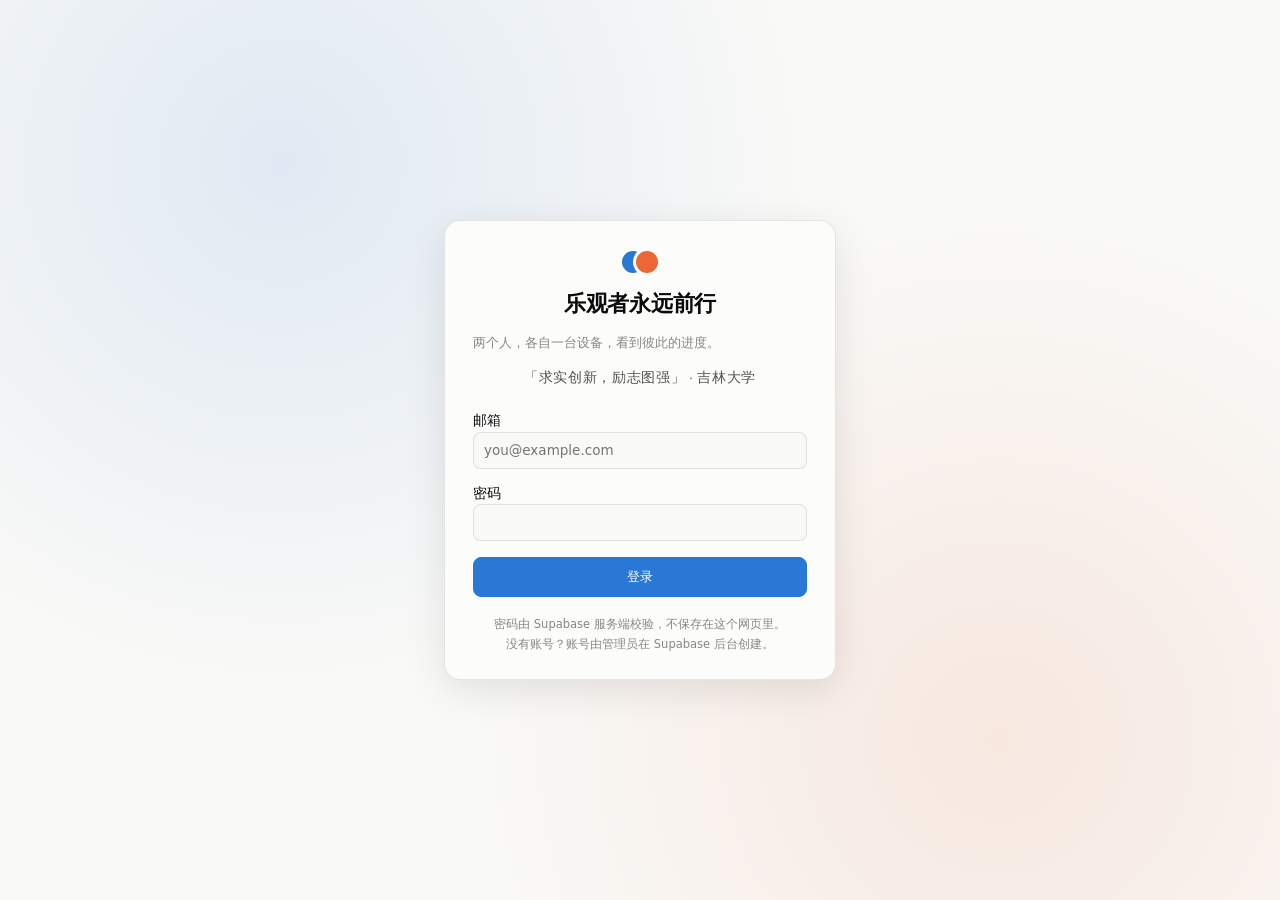
==== study/index.html @ 71f0b20b "学习协作：「乐观者永远前行」+ 倒计时可改 + 校训 + 「同一件事」挂好几条 她这一批提的四件事： - 网页名改成「乐观者永远前行」，登录页和主页随机显示一句 985 校训（页面上能改，两人共用一份" ====
<!doctype html>
<html lang="zh-CN" data-theme="auto">
<head>
<meta charset="utf-8">
<meta name="viewport" content="width=device-width, initial-scale=1">
<title>乐观者永远前行</title>
<link rel="stylesheet" href="app.css">
</head>
<body>

<!-- ══════════ 登录页：独立全屏，和数据页完全不重叠 ══════════ -->
<div id="view-login" class="login-wrap" hidden>
  <div class="login-card">
    <div class="brand" aria-hidden="true">
      <span class="bdot a"></span><span class="bdot b"></span>
    </div>
    <h1>乐观者永远前行</h1>
    <p class="sub">两个人，各自一台设备，看到彼此的进度。</p>
    <p class="motto" id="lg-motto"></p>

    <form id="login-form">
      <div class="field">
        <label for="lg-email">邮箱</label>
        <input type="email" id="lg-email" autocomplete="username" required placeholder="you@example.com">
      </div>
      <div class="field">
        <label for="lg-pass">密码</label>
        <input type="password" id="lg-pass" autocomplete="current-password" required>
      </div>
      <button class="primary block" id="lg-btn" type="submit">登录</button>
      <p class="err" id="lg-err" hidden></p>
    </form>

    <p class="hint login-foot">密码由 Supabase 服务端校验，不保存在这个网页里。<br>
      没有账号？账号由管理员在 Supabase 后台创建。</p>
  </div>
</div>

<!-- ══════════ 数据页 ══════════ -->
<div id="view-app" class="wrap" hidden>

  <header class="top">
    <button class="av me clickable" id="me-av" title="点头换头像"></button>
    <div class="grow">
      <h1>乐观者永远前行</h1>
      <p class="sub" id="whoami">…</p>
      <p class="motto" id="home-motto"></p>
    </div>
    <div class="row tight">
      <span class="pill" id="conn-pill">连接中…</span>
      <button id="btn-refresh">刷新</button>
      <button id="btn-logout">退出</button>
    </div>
  </header>
  <input type="file" id="av-file" accept="image/*" hidden>

  <nav class="tabs" role="tablist">
    <button class="tab on" data-tab="home">主页</button>
    <button class="tab" data-tab="goals">月度任务</button>
    <button class="tab" data-tab="tasks">大任务拆解</button>
    <button class="tab" data-tab="daily">今日完成情况</button>
    <button class="tab" data-tab="res">学习资源</button>
    <button class="tab" data-tab="exams">考试成绩</button>
    <button class="tab" data-tab="data">导出 / 导入</button>
  </nav>

  <!-- ── 主页：双方状态 + 最近动态 ── -->
  <section class="pane" id="pane-home">
    <div class="card">
      <h2>我们</h2>
      <p class="sub" id="home-sub">…</p>
      <div class="cols" id="home-people" style="margin-top:14px"></div>
    </div>

    <div class="card">
      <h2>最近动态</h2>
      <div class="row tight" id="feed-filter" style="margin-bottom:14px"></div>
      <div id="feed"></div>
    </div>

    <div class="card">
      <h2>去做点什么</h2>
      <div class="row" id="home-entries" style="margin-top:2px"></div>
    </div>
  </section>

  <!-- ── 月度任务（倒计时 + 月历） ── -->
  <section class="pane" id="pane-goals" hidden>
    <!-- 倒计时（主位）——「几月几号要完成什么」。一行就是一件事 + 一个截止日，
         按截止日排，最紧的在最上面；底部那个倒计时条按截止日落在月历上。 -->
    <div class="card">
      <h2>倒计时</h2>
      <p class="sub" id="cd-sub">…</p>
      <div class="row" style="margin-top:12px">
        <div style="flex:2;min-width:180px"><label class="f" for="cd-title">要完成什么</label>
          <input type="text" id="cd-title" placeholder="例如：交开题报告"></div>
        <div><label class="f" for="cd-due">几月几号完成</label>
          <input type="date" id="cd-due"></div>
        <button class="primary" id="cd-add">加上</button>
        <button id="cd-cancel" hidden>取消</button>
      </div>
      <div class="field" style="margin-top:10px">
        <label class="f" for="cd-detail">说明（可选）</label>
        <input type="text" id="cd-detail" placeholder="交到哪 / 什么算完成">
      </div>
      <p class="hint" id="cd-warn" hidden></p>
      <div class="cols" id="cd-cols" style="margin-top:14px"></div>
    </div>

    <!-- 月度任务视图——一格一天。数据是现算的：其他页签当月更新的东西
         （完成的小任务 / 目标、推进未完成的那一步、考的试、加的资源、当天的心情）
         都会自动落到对应的格子上，不用在这儿再录一遍。 -->
    <div class="card">
      <h2>月度任务</h2>
      <p class="sub" id="mo-sub">…</p>
      <p class="hint" id="mo-warn" hidden></p>
      <div class="row tight" id="mo-nav" style="margin:14px 0 12px"></div>
      <div class="legend" id="mo-legend"></div>
      <div class="mo-wrap">
        <div class="mo-head" id="mo-head"></div>
        <div class="mo-grid" id="mo-grid"></div>
      </div>
      <p class="hint">格子深浅和右下角数字 = 那天<b>完成</b>了几件事（小任务 + 目标）；
        格子里的「考」= 那天有考试，后面跟的是得分；右下角的「截」= 那天有事到期；
        右上角小表情 = 那天记了心情。
        把鼠标停在格子上能看到那天的全部明细（含只推进未完成的、加的资源、写的两句），
        下面是同样内容的表格版。</p>
      <details style="margin-top:14px">
        <summary>表格视图（每天的明细）</summary>
        <div id="mo-table"></div>
      </details>
    </div>

    <!-- 以前的 30 天小目标：已经不更新了（被上面的倒计时取代），
         但数据一行没删，进度条、加一减一、删除都还在，折叠着不占地方。 -->
    <details class="fold">
      <summary>以前的 30 天小目标（数据还在，已不再更新）</summary>
      <div class="fold-body">
        <div class="card">
          <h2>新建 30 天小目标</h2>
          <div class="row">
            <div style="flex:2;min-width:180px"><label class="f" for="g-title">目标</label>
              <input type="text" id="g-title" placeholder="例如：背完 300 个单词"></div>
            <div><label class="f" for="g-target">目标值</label>
              <input type="number" id="g-target" min="1" step="1" value="1"></div>
            <div><label class="f" for="g-start">周期开始</label>
              <input type="date" id="g-start"></div>
            <button class="primary" id="g-add">添加</button>
          </div>
          <div class="field" style="margin-top:10px">
            <label class="f" for="g-detail">说明（可选）</label>
            <input type="text" id="g-detail" placeholder="怎么算完成？">
          </div>
          <p class="hint">周期 = 开始日 + 29 天，进度条按「进度 / 目标值」走。
            已经改用上面的「倒计时」了，这块留着只是为了不弄丢以前记的东西。<br>
            每个目标下面的 <b>↔ 同一件事</b> 可以把它挂到大任务的某几步 / 某几章上。
            <b>关联只做「看得出是一件事」，不会因为勾了一步就把 30 天目标标成完成</b> ——
            那个进度条还是你自己推。</p>
        </div>

        <!-- 目标备忘录 —— 两个人各自的小目标与进度 -->
        <div class="cols" id="goals-cols"></div>
      </div>
    </details>
  </section>

  <!-- ── 大任务拆解 ── -->
  <section class="pane" id="pane-tasks" hidden>
    <div class="card">
      <h2>新建大任务</h2>
      <div class="row">
        <div style="flex:2;min-width:180px"><label class="f" for="t-title">大任务</label>
          <input type="text" id="t-title" placeholder="例如：学完《线性代数》"></div>
        <div><label class="f" for="t-due">截止日（可选）</label>
          <input type="date" id="t-due"></div>
        <div><label class="f" for="t-n">拆成几个小任务</label>
          <input type="number" id="t-n" min="1" max="20" step="1" value="4"></div>
        <button class="primary" id="t-add">创建</button>
      </div>
      <div class="field" style="margin-top:10px">
        <label class="f" for="t-detail">这个任务要干什么（可选）</label>
        <input type="text" id="t-detail" placeholder="总体说明">
      </div>
      <p class="hint">创建后会生成对应数量的空白小任务，你再逐个填内容。进度条 = 已完成小任务 / 总数。<br>
        每条小任务下面的 <b>↔ 同一件事</b>：这一步如果其实就是某本书的某一章、
        或者某个 30 天小目标，在那儿关联一下，以后勾任意一边，两边一起算完成。
        <b>可以关联好几条</b>（一步 = 两本书的那几章），已经关联的每条是一个小方块，点一下就解开。</p>
    </div>

    <!-- 总览：所有大任务的完成率一览 -->
    <div class="card">
      <h2>完成情况总览</h2>
      <p class="sub" id="ov-sub">…</p>
      <div class="legend" id="ov-legend" style="margin-top:12px"></div>
      <div id="ov-list"></div>
    </div>

    <div class="cols" id="tasks-cols"></div>
  </section>

  <!-- ── 今日完成情况 ── -->
  <section class="pane" id="pane-daily" hidden>
    <div class="card">
      <h2>今天完成了什么</h2>
      <p class="hint" style="margin-top:0" id="done-lead">
        两组可以只选一组，也可以各选一条同时记 —— 都选就一次记完。
        大任务那一步只记一笔「今天推进了」，不算完成；资源那一章勾掉就算完成。
        下面的文本框是写给自己看的，跟同一笔记一起存。
      </p>
      <div class="field" style="margin-top:12px">
        <label class="f" id="done-picker-label">这次要记什么（两组可以同时选）</label>
        <div id="done-picker"></div>
      </div>
      <div class="field" style="margin-top:12px">
        <label class="f" for="done-note">自己写两句（可选，跟着「今天」这一天存）</label>
        <textarea id="done-note" rows="2" placeholder="今天还做了什么、卡在哪、明天接着做什么…"></textarea>
      </div>
      <div class="row tight" style="margin-top:14px">
        <button class="primary" id="done-btn">先选一样要记的</button>
        <span class="hint" style="margin:0" id="done-tip">点上面的大任务或学习资源 —— 再点一下选中的那个，就是这组这次不记</span>
      </div>
      <p class="hint" id="done-warn" hidden></p>
    </div>

    <div class="card">
      <h2>今天完成情况</h2>
      <p class="sub" id="done-sub">…</p>
      <div class="cols" id="done-cols" style="margin-top:14px"></div>
    </div>

    <!-- 原来的「每日困难与心情」整块保留，只是不再占页签主位。
         月行程表右上角的小表情和主页动态流都还在用这份数据。 -->
    <details class="fold">
      <summary>今天的心情与困难（可选，不影响上面的记录）</summary>
      <div class="fold-body">
        <div class="row">
          <div><label class="f" for="d-date">日期</label><input type="date" id="d-date"></div>
          <div><label class="f">心情</label>
            <div class="moods" id="d-moods"></div>
          </div>
        </div>
        <div class="field" style="margin-top:10px">
          <label class="f" for="d-diff">今天遇到的困难</label>
          <textarea id="d-diff" rows="2" placeholder="卡在哪了？"></textarea>
        </div>
        <div class="field" style="margin-top:8px">
          <label class="f" for="d-note">补充（可选，存给上面选的那一天）</label>
          <input type="text" id="d-note" placeholder="想记的别的">
        </div>
        <div class="row tight" style="margin-top:12px">
          <button class="primary" id="d-save">保存</button>
          <span class="hint" id="d-status" style="margin:0"></span>
        </div>
        <div class="cols" id="daily-cols" style="margin-top:16px"></div>
      </div>
    </details>
  </section>

  <!-- ── 学习资源 ── -->
  <section class="pane" id="pane-res" hidden>
    <div class="card">
      <h2>添加资源</h2>
      <div class="row">
        <div><label class="f" for="r-kind">类型</label>
          <select id="r-kind">
            <option value="book">工具书</option>
            <option value="course">网课</option>
            <option value="teacher">老师</option>
          </select></div>
        <div style="flex:2;min-width:160px"><label class="f" for="r-name">名称</label>
          <input type="text" id="r-name" placeholder="书名 / 课程名 / 老师名"></div>
        <div><label class="f" for="r-platform">平台</label>
          <input type="text" id="r-platform" placeholder="B站 / Coursera…"></div>
        <div><label class="f" for="r-subject">学科</label>
          <input type="text" id="r-subject" placeholder="数学 / 英语…"></div>
        <div><label class="f" for="r-status">状态</label>
          <select id="r-status">
            <option value="todo">待开始</option>
            <option value="doing">进行中</option>
            <option value="done">已完成</option>
          </select></div>
        <div style="max-width:110px"><label class="f" for="r-chapters">共几章</label>
          <input type="number" id="r-chapters" min="0" max="200" step="1" placeholder="可留空"></div>
        <button class="primary" id="r-add">添加</button>
      </div>
      <p class="hint">每一章下面的 <b>↔ 同一件事</b>：这一章如果就是某个大任务里的一步，
        在那儿关联一下，以后勾任意一边，两边一起算完成。<b>可以关联好几条</b>，
        已经关联的每条是一个小方块，点一下就解开。</p>
    </div>

    <div class="card">
      <h2>总览</h2>
      <div class="row tight" style="margin-bottom:12px">
        <label class="f" style="margin:0">范围</label>
        <div id="res-scope" class="row tight" style="gap:6px"></div>
      </div>
      <div class="tiles" id="res-tiles"></div>
      <div class="legend" id="res-legend"></div>
      <div id="res-chart" class="chartbox"></div>
    </div>

    <div class="cols" id="res-cols"></div>
  </section>

  <!-- ── 考试成绩 ── -->
  <section class="pane" id="pane-exams" hidden>
    <div class="card">
      <h2>记一场考试</h2>
      <p class="hint" style="margin-top:0" id="ex-lead">…</p>
      <div class="row" style="margin-top:12px">
        <div><label class="f" for="ex-date">日期</label>
          <input type="date" id="ex-date"></div>
        <div style="flex:2;min-width:160px"><label class="f" for="ex-name">考试名称</label>
          <input type="text" id="ex-name" placeholder="例如：期中数学"></div>
        <div><label class="f" for="ex-subject">科目</label>
          <input type="text" id="ex-subject" list="ex-subject-list" placeholder="数学 / 英语…">
          <datalist id="ex-subject-list"></datalist></div>
        <div><label class="f" for="ex-kind">哪一类</label>
          <select id="ex-kind">
            <option value="school">学校考试</option>
            <option value="paper">自己做的试卷</option>
          </select></div>
        <div style="max-width:104px"><label class="f" for="ex-score">得分</label>
          <input type="number" id="ex-score" step="0.5" placeholder="可留空"></div>
        <div style="max-width:104px"><label class="f" for="ex-full">满分</label>
          <input type="number" id="ex-full" step="0.5" placeholder="可留空"></div>
        <button class="primary" id="ex-add">记下这一场</button>
        <button id="ex-cancel" hidden>取消</button>
      </div>
      <div class="field" style="margin-top:10px">
        <label class="f" for="ex-note">备注（可选）</label>
        <input type="text" id="ex-note" placeholder="哪道题栽了 / 下次注意什么">
      </div>
      <p class="hint" id="ex-warn" hidden></p>
    </div>

    <div class="card">
      <h2>考过的试</h2>
      <p class="sub" id="ex-sub">…</p>
      <div class="row tight" style="margin-bottom:12px">
        <label class="f" style="margin:0">范围</label>
        <div id="ex-scope" class="row tight" style="gap:6px"></div>
        <label class="f" style="margin:0 0 0 12px">科目</label>
        <div id="ex-subj" class="row tight" style="gap:6px"></div>
      </div>
      <div class="cols" id="ex-cols"></div>
    </div>
  </section>

  <!-- ── 导出 / 导入 ── -->
  <section class="pane" id="pane-data" hidden>
    <div class="card">
      <h2>导出完整快照</h2>
      <p class="hint" style="margin-top:0">
        导出的 JSON 包含两个人全部的数据 + 这份页面的版本信息。
        <b>把这个文件交给 Claude，就能据此重建一模一样的页面。</b>
      </p>
      <div class="row tight" style="margin-top:12px">
        <button class="primary" id="btn-export">导出 JSON</button>
        <span class="hint" id="export-meta" style="margin:0"></span>
      </div>
    </div>
    <div class="card">
      <h2>导入</h2>
      <p class="hint" style="margin-top:0">
        导入会写回数据库。<b>受权限规则限制，你只能导入属于你自己的行</b> ——
        别人的行会被跳过（不是丢失，它们本来就在库里）。
      </p>
      <div class="row tight" style="margin-top:12px">
        <button id="btn-import">选择 JSON 文件</button>
        <input type="file" id="file-import" accept=".json,application/json" hidden>
        <span class="hint" id="import-meta" style="margin:0"></span>
      </div>
    </div>
    <div class="card">
      <h2>校训</h2>
      <p class="hint" style="margin-top:0">
        登录页和主页随机显示一句。两个人共用这一份清单，改完两边都会变。
        <span id="mt-warn"></span>
      </p>
      <div class="row tight" id="mt-form" style="margin-top:12px">
        <input type="text" id="mt-text" class="grow" placeholder="校训原文，例如：自强不息，厚德载物">
        <input type="text" id="mt-school" style="max-width:150px" placeholder="哪所学校（可留空）">
        <button class="primary" id="mt-add">加上</button>
      </div>
      <div class="row tight" style="margin-top:10px">
        <button id="mt-shuffle">换一条看看</button>
        <span class="hint" id="mt-now" style="margin:0"></span>
      </div>
      <div id="mt-list" style="margin-top:12px"></div>
    </div>
  </section>

</div>

<div id="toast" class="toast" hidden></div>

<!-- Supabase SDK 自己托管在本目录（国内网络对 CDN 不稳，少一个外部依赖）
     加载顺序不能反：app.js 依赖 supabase.js 挂上的 window.supabase -->
<script src="supabase.js"></script>
<script src="app.js"></script>
</body>
</html>
---- study/app.css ----
/* ══════════════════════════════════════════════════════════════
   配色取自 dataviz 规范的 reference palette，已用 validate_palette.js 校验：
   浅色 worst CVD ΔE 24.7 / 深色 26.8，六项全 PASS。改色请重跑校验脚本。
   深色值写两个作用域：媒体查询管系统设置，data-theme 管手动切换。
   ══════════════════════════════════════════════════════════════ */
:root{
  color-scheme: light;
  --surface-1:#fcfcfb; --page:#f9f9f7;
  --text-primary:#0b0b0b; --text-secondary:#52514e; --muted:#898781;
  --grid:#e1e0d9; --axis:#c3c2b7; --border:rgba(11,11,11,0.10);
  --series-1:#2a78d6;   /* 我 */
  --series-2:#eb6834;   /* 对方 */
  --series-3:#1baf7a;   /* 工具书 / 网课 / 老师 之外的第三色 */
  --good:#006300; --critical:#d03b3b; --warning:#fab219;
  --chip:#f2f1ed; --shadow:0 1px 2px rgba(11,11,11,.05);
}
@media (prefers-color-scheme: dark){
  :root:where(:not([data-theme="light"])){
    color-scheme: dark;
    --surface-1:#1a1a19; --page:#0d0d0d;
    --text-primary:#ffffff; --text-secondary:#c3c2b7; --muted:#898781;
    --grid:#2c2c2a; --axis:#383835; --border:rgba(255,255,255,0.10);
    --series-1:#3987e5; --series-2:#d95926; --series-3:#199e70;
    --good:#0ca30c; --critical:#d03b3b; --warning:#fab219;
    --chip:#242422; --shadow:none;
  }
}
:root[data-theme="dark"]{
  color-scheme: dark;
  --surface-1:#1a1a19; --page:#0d0d0d;
  --text-primary:#ffffff; --text-secondary:#c3c2b7; --muted:#898781;
  --grid:#2c2c2a; --axis:#383835; --border:rgba(255,255,255,0.10);
  --series-1:#3987e5; --series-2:#d95926; --series-3:#199e70;
  --good:#0ca30c; --critical:#d03b3b; --warning:#fab219;
  --chip:#242422; --shadow:none;
}

*{box-sizing:border-box}

/* ⚠️ 必须有这一条，别删。
   hidden 属性的隐藏效果来自浏览器默认样式表的 [hidden]{display:none}，
   而作者样式表永远压过默认样式表 —— 所以任何被写了 display 的元素
   （比如 .login-wrap{display:flex}）加了 hidden 也照样显示。
   这条 !important 把 hidden 重新变成硬开关。
   踩过的坑：登录成功后登录页不消失，直接盖住整个主页。 */
[hidden]{display:none !important}

html,body{margin:0;padding:0}
body{
  background:var(--page); color:var(--text-primary);
  font-family:system-ui,-apple-system,"Segoe UI","PingFang SC","Microsoft YaHei",sans-serif;
  font-size:14px; line-height:1.55; padding:22px 16px 72px;
}
.wrap{max-width:1080px;margin:0 auto}
h1{font-size:19px;margin:0;font-weight:650;letter-spacing:-.01em}
h2{font-size:14px;margin:0 0 12px;font-weight:650}
.sub{color:var(--muted);font-size:12.5px;margin:4px 0 0}
.hint{font-size:11.5px;color:var(--muted);margin:5px 0 0}
/* 校训：一句话，不能抢标题的戏。
   用中文衬线（宋体一系）+ 一点字间距做出「引文」的味道 —— 不加底色、不加边框、
   不加图标，页面已经够多卡片了，装饰一多就俗。
   ⚠️ 颜色必须是 --text-secondary，**不能图好看用 --muted** ——
      --muted 当正文只有 3.50:1，过不了 AA，这个坑踩过两次了。 */
.motto{
  font-family:"Songti SC","STSong","SimSun",Georgia,serif;
  font-size:12.5px;color:var(--text-secondary);
  margin:7px 0 0;letter-spacing:.04em;line-height:1.5;
}
.login-card .motto{font-size:13.5px;margin-top:11px;letter-spacing:.05em}
.err{font-size:12.5px;color:var(--critical);margin:10px 0 0}
b{font-weight:650}

header.top{display:flex;align-items:flex-start;gap:16px;flex-wrap:wrap;margin-bottom:18px}
header.top .grow{flex:1;min-width:180px}

.card{background:var(--surface-1);border:1px solid var(--border);border-radius:12px;
  padding:18px;box-shadow:var(--shadow);margin-bottom:16px}
.row{display:flex;gap:10px;flex-wrap:wrap;align-items:flex-end}
.row.tight{align-items:center}
.field{margin-top:0}
label.f{display:block;font-size:12px;color:var(--text-secondary);margin-bottom:4px;font-weight:550}

input[type=text],input[type=number],input[type=date],input[type=email],input[type=password],
select,textarea{
  font:inherit;font-size:13.5px;color:var(--text-primary);background:var(--page);
  border:1px solid var(--border);border-radius:8px;padding:7px 10px;width:100%;
  font-variant-numeric:tabular-nums;
}
textarea{resize:vertical;font-family:inherit}
input:focus,select:focus,textarea:focus{outline:2px solid var(--series-1);outline-offset:1px;border-color:transparent}
input[type=number]{max-width:120px}
input[type=date]{max-width:170px}

button{font:inherit;font-size:13px;font-weight:550;color:var(--text-primary);
  background:var(--surface-1);border:1px solid var(--border);border-radius:8px;
  padding:7px 13px;cursor:pointer}
button:hover{background:var(--chip)}
button.primary{background:var(--series-1);border-color:var(--series-1);color:#fff}
button.primary:hover{filter:brightness(1.08)}
button.danger{color:var(--critical);border-color:var(--critical)}
button.tiny{padding:2px 8px;font-size:12px}
button.block{width:100%;justify-content:center;margin-top:16px;padding:9px}
button:disabled{opacity:.45;cursor:not-allowed}

/* ── 登录 ──（样式在文件末尾的「登录页」段，这里不重复定义，
   否则又会多出一条 display —— 见文件顶部 [hidden] 那条注释） */

/* ── 页签 ── */
.tabs{display:flex;gap:6px;flex-wrap:wrap;margin-bottom:16px;
  border-bottom:1px solid var(--grid);padding-bottom:0}
.tab{background:none;border:none;border-bottom:2px solid transparent;border-radius:0;
  padding:8px 12px;color:var(--text-secondary);font-weight:550}
.tab:hover{background:var(--chip)}
.tab.on{color:var(--series-1);border-bottom-color:var(--series-1);font-weight:650}

/* ── 双人并排 ── */
.cols{display:grid;grid-template-columns:repeat(auto-fit,minmax(320px,1fr));gap:16px}
.who{border:1px solid var(--border);border-radius:12px;background:var(--surface-1);
  padding:16px;box-shadow:var(--shadow)}
.who.me{border-left:3px solid var(--series-1)}
.who.other{border-left:3px solid var(--series-2)}
/* 身份标记改由头像承担（.av.me/.av.other 自带颜色），所以不再画小圆点 */
.who > h3{margin:0 0 12px;font-size:13.5px;font-weight:650;display:flex;align-items:center;gap:9px}
.who h3 .nm{flex:1;min-width:0;overflow:hidden;text-overflow:ellipsis;white-space:nowrap}
.who h3 .badge{font-size:11px;font-weight:550;color:var(--muted)}

.item{border:1px solid var(--border);border-radius:10px;padding:11px 12px;margin-bottom:9px;background:var(--page)}
.item.done{opacity:.62}
.item .t{font-weight:600;font-size:13.5px;display:flex;gap:8px;align-items:flex-start}
.item .t .grow{flex:1;min-width:0;word-break:break-word}
.item .d{font-size:12px;color:var(--text-secondary);margin-top:3px;word-break:break-word}
.item .m{font-size:11.5px;color:var(--muted);margin-top:5px;display:flex;gap:10px;flex-wrap:wrap;align-items:center}
.item .acts{margin-top:8px;display:flex;gap:6px;flex-wrap:wrap}
/* 倒计时列表里「待办 / 已完成」之间那道分隔 */
.cd-sep{font-size:11px;font-weight:650;color:var(--muted);margin:12px 0 8px;
  padding-top:9px;border-top:1px solid var(--border)}

/* 进度条 */
.bar{height:7px;background:var(--chip);border-radius:4px;overflow:hidden;margin-top:8px;
  display:flex;gap:2px}
.bar > i{display:block;height:100%;border-radius:4px;background:var(--series-1)}
.bar.own-other > i{background:var(--series-2)}
.bar-txt{font-size:11.5px;color:var(--text-secondary);margin-top:5px;
  font-variant-numeric:tabular-nums;display:flex;justify-content:space-between;gap:8px}

/* 小任务 */
.subs{margin-top:9px;border-top:1px solid var(--grid);padding-top:9px}
/* flex-wrap 是给下面那条「↔ 同一件事」让位的：一行里还是 [勾选框][名字][删除]，
   关联那条（flex-basis 100%）自己折到第二行去。没有关联时跟以前长得一样。 */
.sub{display:flex;gap:8px;align-items:flex-start;padding:5px 0;font-size:12.5px;flex-wrap:wrap}
.sub input[type=checkbox]{width:15px;height:15px;accent-color:var(--series-1);margin:2px 0 0;flex:0 0 auto}
.sub .grow{flex:1;min-width:0;word-break:break-word}
.sub.done .grow{text-decoration:line-through;color:var(--muted)}
/* 「↔ 同一件事」的选择器：它只是选择器不是按钮，所以字号和 .tiny 按钮对齐就行；
   窄屏给它让位。 */
.sub select.link{flex:0 1 auto;max-width:250px;padding:2px 4px;font-size:12px;
  color:var(--text-secondary);background:var(--surface-1);
  border:1px solid var(--border);border-radius:7px;cursor:pointer}
.sub select.link:hover{border-color:var(--series-1)}
/* 关联那一整条：挂在名字底下（左边缩进对齐输入框），
   [已关联的每一条一个 chip（点一下解开）][＋ 关联…] 排一行，不够就折行。 */
.lks{flex:1 1 100%;display:flex;flex-wrap:wrap;align-items:center;gap:6px;
  margin-top:3px;padding-left:23px}
.lks-h{font-size:11.5px;color:var(--text-secondary);flex:0 0 auto}
/* chip 的配方和上面 .chip 一样（--text-secondary 压 --surface-1，7.7:1），只是小一号 */
.lk{display:inline-flex;align-items:center;max-width:30ch;overflow:hidden;text-overflow:ellipsis;
  white-space:nowrap;font-size:11.5px;padding:3px 8px;border-radius:7px;
  background:var(--surface-1);border:1px solid var(--border);
  color:var(--text-secondary);cursor:pointer}
.lk:hover{background:var(--chip);border-color:var(--series-1)}
.lks select.link{max-width:220px}

/* 心情 */
.moods{display:flex;gap:6px}
.moods button{font-size:19px;line-height:1;padding:5px 9px;border-radius:9px;filter:grayscale(1);opacity:.55}
.moods button.on{filter:none;opacity:1;border-color:var(--series-1);background:var(--chip)}

/* 统计卡 */
.tiles{display:grid;grid-template-columns:repeat(auto-fit,minmax(118px,1fr));gap:12px;margin-bottom:14px}
.tile{background:var(--page);border:1px solid var(--border);border-radius:10px;padding:12px 13px}
.tile .k{font-size:11.5px;color:var(--muted);font-weight:550}
.tile .v{font-size:22px;font-weight:640;margin-top:2px;letter-spacing:-.02em}
.tile .v small{font-size:11.5px;font-weight:500;color:var(--muted);margin-left:3px}

/* 图例 */
.legend{display:flex;gap:16px;flex-wrap:wrap;align-items:center;margin-bottom:8px;
  font-size:12.5px;color:var(--text-secondary)}
.legend .item2{display:inline-flex;align-items:center;gap:7px}
.legend .kdot{width:9px;height:9px;border-radius:50%;flex:0 0 auto}
svg.chart{display:block;width:100%;height:auto;overflow:visible}
svg.chart text{font-family:inherit;font-size:11px;fill:var(--muted);font-variant-numeric:tabular-nums}
svg.chart .axis-label{fill:var(--muted)}
svg.chart .cat{fill:var(--text-secondary);font-size:11.5px}
.chartbox{position:relative}
#tip{position:absolute;pointer-events:none;z-index:9;opacity:0;transition:opacity .08s;
  background:var(--surface-1);border:1px solid var(--border);border-radius:9px;padding:8px 11px;
  box-shadow:0 4px 14px rgba(0,0,0,.16);min-width:120px}
#tip .td{font-size:11.5px;color:var(--muted);margin-bottom:4px}
#tip .tr{display:flex;align-items:center;gap:7px;margin-top:3px}
#tip .tk{width:14px;height:2px;border-radius:1px;flex:0 0 auto}
#tip .tn{font-size:11.5px;color:var(--text-secondary);flex:1}
#tip .tv{font-size:13px;font-weight:640;font-variant-numeric:tabular-nums}

/* 表格 */
table{width:100%;border-collapse:collapse;font-size:13px;font-variant-numeric:tabular-nums}
th{text-align:left;font-size:11.5px;color:var(--muted);font-weight:600;padding:6px 8px;
  border-bottom:1px solid var(--axis);white-space:nowrap}
td{padding:7px 8px;border-bottom:1px solid var(--grid);vertical-align:top}
tr:last-child td{border-bottom:none}
.tblwrap{overflow-x:auto}

details{border:1px solid var(--border);border-radius:10px;padding:10px 14px;background:var(--surface-1)}
summary{cursor:pointer;font-size:13px;font-weight:600}
details[open] summary{margin-bottom:11px}

.pill{display:inline-block;font-size:11px;font-weight:600;padding:1px 8px;border-radius:20px;
  background:var(--chip);color:var(--text-secondary);border:1px solid var(--border);white-space:nowrap}
.pill.ok{color:var(--good);border-color:var(--good)}
.pill.bad{color:var(--critical);border-color:var(--critical)}
/* 快到期（3 天内）。**不能**写 color:var(--warning) —— 那支黄在浅色底上只有
   1.84:1，等于看不见。黄只用在描边和底纹上，字仍走主文字色，颜色只是辅助，
   真正的信息在药丸里的那句「还剩 2 天」里。 */
.pill.warn{color:var(--text-primary);border-color:var(--warning);
  background:color-mix(in srgb, var(--warning) 22%, var(--chip))}

.empty{color:var(--muted);font-size:12.5px;padding:14px 0;text-align:center}

/* 提示条 */
.toast{position:fixed;left:50%;bottom:28px;transform:translateX(-50%);z-index:99;
  background:var(--text-primary);color:var(--page);font-size:13px;font-weight:550;
  padding:9px 18px;border-radius:22px;box-shadow:0 6px 20px rgba(0,0,0,.28);max-width:90vw}
.toast.bad{background:var(--critical);color:#fff}

.spacer{flex:1}

/* ══════════════════════════════════════════════════════════════
   登录页：独立全屏浮层，和数据页不是「上下拼在一起」的关系
   ══════════════════════════════════════════════════════════════ */
.login-wrap{
  position:fixed;inset:0;z-index:60;display:flex;align-items:center;justify-content:center;
  padding:24px;background:var(--page);
  background-image:
    radial-gradient(circle at 22% 18%, color-mix(in srgb, var(--series-1) 12%, transparent), transparent 42%),
    radial-gradient(circle at 78% 82%, color-mix(in srgb, var(--series-2) 12%, transparent), transparent 42%);
}
.login-card{
  width:100%;max-width:392px;background:var(--surface-1);border:1px solid var(--border);
  border-radius:16px;padding:30px 28px 24px;box-shadow:0 10px 40px rgba(11,11,11,.10);
  text-align:center;
}
.login-card h1{font-size:22px;margin:14px 0 0}
.login-card .sub{margin-top:6px}
.login-card form{text-align:left;margin-top:22px}
.login-card .field{margin-top:14px}
.login-card .field:first-child{margin-top:0}
.login-foot{margin-top:18px;line-height:1.7}

.brand{display:flex;justify-content:center;align-items:center}
.bdot{width:22px;height:22px;border-radius:50%;display:block}
.bdot.a{background:var(--series-1)}
.bdot.b{background:var(--series-2);margin-left:-8px;box-shadow:0 0 0 3px var(--surface-1)}

/* ── 头像 ── */
.av{
  width:34px;height:34px;border-radius:50%;flex:0 0 auto;overflow:hidden;
  display:inline-flex;align-items:center;justify-content:center;
  font-size:14px;font-weight:650;color:#fff;background:var(--series-1);
  border:1px solid var(--border);padding:0;user-select:none;
}
.av img{width:100%;height:100%;object-fit:cover;display:block}
.av.me{background:var(--series-1)}
.av.other{background:var(--series-2)}
.av.lg{width:52px;height:52px;font-size:21px}
.av.sm{width:26px;height:26px;font-size:11.5px}
.av.clickable{cursor:pointer;transition:transform .1s}
.av.clickable:hover{transform:scale(1.06);filter:brightness(1.06)}

/* ── 主页：两个人 ── */
.pcard{border:1px solid var(--border);border-radius:12px;background:var(--page);
  padding:16px;box-shadow:var(--shadow)}
.pcard.me{border-left:3px solid var(--series-1)}
.pcard.other{border-left:3px solid var(--series-2)}
.pc-head{display:flex;align-items:center;gap:11px;margin-bottom:13px}
.pc-head .nm{font-weight:650;font-size:14.5px;line-height:1.35}
.pc-head .rl{font-size:11.5px;color:var(--muted)}
.pc-edit{margin-left:auto;font-size:11.5px;padding:3px 9px}
.pc-rows{display:grid;gap:9px}
.pc-row{display:flex;align-items:baseline;gap:9px;font-size:12.5px}
.pc-row .k{color:var(--text-secondary);flex:0 0 74px}
.pc-row .v{font-weight:600;font-variant-numeric:tabular-nums}
.pc-row .v small{font-weight:500;color:var(--muted);margin-left:3px}
.pc-row .q{color:var(--muted);font-size:11.5px}

/* ── 主页：动态流 ── */
.feed-item{display:flex;gap:11px;padding:11px 0;border-bottom:1px solid var(--grid)}
.feed-item:last-child{border-bottom:none;padding-bottom:2px}
.feed-item .bd{flex:1;min-width:0}
.feed-item .tx{font-size:13.5px;line-height:1.5;word-break:break-word}
.feed-item .tx b{font-weight:650}
.feed-item .mt{font-size:11.5px;color:var(--muted);margin-top:3px;display:flex;gap:9px;flex-wrap:wrap;align-items:center}
.feed-item .mo{font-size:16px;line-height:1}

/* ── 主页：入口 ── */
.entry{display:flex;align-items:center;padding:11px 15px;border-radius:10px}
.entry .eb{display:flex;flex-direction:column;text-align:left}
.entry .en{font-weight:600;font-size:13.5px}
.entry .ed{font-size:11.5px;color:var(--muted);margin-top:1px}

/* ══════════════════════════════════════════════════════════════
   大任务：分段进度条 + 完成情况总览
   ══════════════════════════════════════════════════════════════ */

/* 一个小任务一段。未完成用底色轨道，完成点亮 series-1。
   段与段之间留 2px 缝，边界看得出来是「几件事」而不是一条连续的量。 */
.bar.seg{gap:2px}
.bar.seg > i.sq{flex:1 1 0;min-width:3px;background:var(--chip);border-radius:3px}
.bar.seg > i.sq.on{background:var(--series-1)}

.bar-txt .pct{font-weight:650;color:var(--text-primary)}
.bar-txt .pct.full{color:var(--good)}

.ov-who{display:flex;align-items:center;gap:9px;margin:15px 0 9px;
  font-size:13px;font-weight:650;color:var(--text-primary)}
.ov-who:first-child{margin-top:4px}
.ov-row{display:flex;align-items:center;gap:11px;padding:4px 0;font-size:12.5px}
.ov-nm{flex:0 0 32%;min-width:0;color:var(--text-secondary);
  overflow:hidden;text-overflow:ellipsis;white-space:nowrap}
.ov-bar{flex:1;height:12px;background:var(--chip);border-radius:6px;overflow:hidden;min-width:0}
.ov-bar > i{display:block;height:100%;border-radius:6px}
.ov-bar.me > i{background:var(--series-1)}
.ov-bar.other > i{background:var(--series-2)}
.ov-v{flex:0 0 auto;min-width:56px;text-align:right;font-weight:600;
  color:var(--text-secondary);font-variant-numeric:tabular-nums}
.legend .kdot.me{background:var(--series-1)}
.legend .kdot.other{background:var(--series-2)}

/* ══════════════════════════════════════════════════════════════
   月行程表：一格一天，深浅 = 那天推进了几件事
   单色由浅到深（sequential），不是彩虹 —— 量的大小只能用一个色相表达
   ══════════════════════════════════════════════════════════════ */
.mo-wrap{border:1px solid var(--border);border-radius:12px;padding:12px;background:var(--page)}
.mo-head,.mo-grid{display:grid;grid-template-columns:repeat(7,minmax(0,1fr));gap:6px}
.mo-head{margin-bottom:6px}
.mo-head span{font-size:11.5px;font-weight:600;color:var(--muted);text-align:center}

.mo-d{position:relative;min-height:62px;border:1px solid var(--border);border-radius:9px;
  background:var(--surface-1);padding:5px 7px;display:flex;flex-direction:column;
  font-variant-numeric:tabular-nums}
.mo-d.blank{background:none;border-color:transparent}
.mo-d .dn{font-size:12px;font-weight:600;color:var(--text-secondary);line-height:1.2}
.mo-d .dm{position:absolute;top:4px;right:6px;font-size:12px;line-height:1}
/* 那天考的试 / 那天到期的倒计时：跟在日期下面一行，小一号。
   两个标记放进同一个 flex 行里（考 左、截 右），窄格子上换行而不是互相压住 ——
   格子最窄只有 36px 宽（390px 屏），绝对定位到右下角会和件数数字叠在一起。 */
.mo-d .drow{display:flex;gap:5px;align-items:baseline;flex-wrap:wrap;min-width:0}
.mo-d .de,
.mo-d .dl{font-size:10.5px;font-weight:650;letter-spacing:-.01em;
  color:var(--text-secondary);line-height:1.25;white-space:nowrap}
/* 「截」后面跟的那件事的标题（桌面端写出来，窄屏藏掉）。
   省略号要生效，这一串必须是 flex + min-width:0 —— 光写 text-overflow 不够，
   因为 flex 子项的默认 min-width:auto 会撑破容器、永远不触发省略。
   ⚠️ .dt 不能自己写 color：一旦写成 --muted，它会盖掉上面那条 --text-secondary，
      对比度掉到 3.50:1（浅色），而检测脚本读的是 .dl 的颜色、查不出来。 */
.mo-d .dl{display:inline-flex;align-items:baseline;gap:3px;min-width:0;max-width:100%}
.mo-d .dlc{flex:none}
.mo-d .dt{overflow:hidden;text-overflow:ellipsis;min-width:0}
.mo-d .dc{margin-top:auto;font-size:16px;font-weight:650;letter-spacing:-.02em}
.mo-d.lv1{background:color-mix(in srgb, var(--series-1) 12%, var(--surface-1))}
.mo-d.lv2{background:color-mix(in srgb, var(--series-1) 26%, var(--surface-1))}
.mo-d.lv3{background:color-mix(in srgb, var(--series-1) 42%, var(--surface-1))}
.mo-d.today{outline:2px solid var(--series-1);outline-offset:1px}
/* 底色深到 lv2 以上时，次要色文字会掉到 4.5:1 以下
   （实测浅色 lv3 上只有 4.45:1），改用主文字色 —— 复核命令在提交信息里 */
.mo-d.today .dn,
.mo-d.lv2 .dn,
.mo-d.lv3 .dn,
.mo-d.lv2 .de,
.mo-d.lv3 .de,
.mo-d.lv2 .dl,
.mo-d.lv3 .dl{color:var(--text-primary)}

/* 图例里的色阶块，和格子用同一套混色，改一处两边一起变 */
.legend .kd{width:14px;height:14px;border-radius:5px;flex:0 0 auto;
  border:1px solid var(--border);background:var(--surface-1)}
.legend .kd.lv1{background:color-mix(in srgb, var(--series-1) 12%, var(--surface-1))}
.legend .kd.lv2{background:color-mix(in srgb, var(--series-1) 26%, var(--surface-1))}
.legend .kd.lv3{background:color-mix(in srgb, var(--series-1) 42%, var(--surface-1))}
/* 「考」「截」标记不是色阶的一档，用虚线描边 + 不填色 + 里面写同一个字的方块表示：
   图例里看到的和格子上看到的是同一个字，不靠颜色也能对上。 */
.legend .kd.lbl{background:none;border:1px dashed var(--text-secondary);width:auto;
  min-width:14px;padding:0 3px;display:inline-flex;align-items:center;justify-content:center;
  font-size:10px;font-weight:650;color:var(--text-secondary);line-height:1}

/* ══════════════════════════════════════════════════════════════
   今日完成情况：选「属于哪个大任务」的 chip
   用 chip 不用下拉：大任务通常三五个，全摊开一眼扫完比展开菜单快
   ══════════════════════════════════════════════════════════════ */
.chips{display:flex;flex-wrap:wrap;gap:7px}
.chip{display:inline-flex;align-items:center;gap:7px;max-width:100%;
  font-size:12.5px;font-weight:550;padding:6px 11px;border-radius:9px;
  background:var(--surface-1);border:1px solid var(--border);
  color:var(--text-secondary);cursor:pointer}
.chip:hover{background:var(--chip)}
.chip.on{background:var(--chip);border-color:var(--series-1);color:var(--text-primary)}
/* 已经勾过的章节：压暗、划掉，一眼看出剩哪些没读 */
.chip.done{opacity:.72}
/* 划掉 + 用 secondary 而不是 muted：muted 在浅色底上只有 3.50:1，不到 AA */
.chip.done .ct{text-decoration:line-through;color:var(--text-secondary)}
.chip .ck{flex:0 0 auto;font-size:13px;line-height:1;color:var(--muted)}
.chip.on .ck{color:var(--series-1)}
.chip .ct{min-width:0;max-width:26ch;overflow:hidden;text-overflow:ellipsis;white-space:nowrap}
/* 这里用 secondary 不用 muted：实测 muted 在浅色底上只有 3.50:1，不到 WCAG AA。
   和标签的区别靠字号（11px vs 12.5px）体现，不靠颜色深浅 */
.chip .cn{flex:0 0 auto;font-size:11px;font-weight:500;color:var(--text-secondary);
  font-variant-numeric:tabular-nums}

/* 两组 chip（大任务 / 学习资源）：组名用 11px 小字压在左上，
   和 chip 里的计数同级，不抢主体 */
.chips-group{display:flex;gap:9px;align-items:flex-start;margin-top:8px}
.chips-group:first-child{margin-top:0}
.cg-label{flex:0 0 62px;font-size:11px;font-weight:600;color:var(--text-secondary);
  padding-top:8px;line-height:1.3}
.chips-group .chips{flex:1;min-width:0}

/* 资源下面的章节清单：平时收起，点开才占位置。
   一屏可能有十几本书，全展开会把别的资源挤下去 */
.subs-fold{margin-top:9px;border-top:1px solid var(--grid);padding-top:7px}
.subs-fold > summary{font-size:11.5px;font-weight:600;color:var(--text-secondary);
  cursor:pointer;list-style:none;padding:2px 0}
.subs-fold > summary::-webkit-details-marker{display:none}
.subs-fold > summary::before{content:"▸ ";display:inline-block}
.subs-fold[open] > summary::before{content:"▾ "}
.subs-fold .subs{margin-top:5px;border-top:0;padding-top:0}

/* 「→ 资源 · 书名」这个来源标记，和来自大任务的区分开。
   身份靠前面那颗小色点表示，**不**把文字染成 series-3 ——
   实测 series-3 当文字在浅色 chip 底上只有 2.49:1，远低于 WCAG AA；
   染色号又不合规矩：文字该穿文字色，颜色由旁边的色块承担。 */
.pill.res::before{content:"";display:inline-block;width:6px;height:6px;border-radius:50%;
  background:var(--series-3);margin-right:5px;vertical-align:1px}

/* 考试成绩：分数靠右、数字等宽。分数本身**不上色** —— 高低是她自己的事，
   这里只负责把数字排整齐（上色会变成一种评价，也不是这套配色的用途）。 */
.exscore{flex:0 0 auto;text-align:right;white-space:nowrap;font-variant-numeric:tabular-nums}
.exscore b{font-size:17px;font-weight:700;letter-spacing:-.02em}
.exscore .fs{font-size:11.5px;font-weight:550;color:var(--muted)}
.exscore .pc{display:block;font-size:11.5px;font-weight:600;color:var(--text-secondary)}
.exscore.none{font-size:11.5px;font-weight:550;color:var(--muted);align-self:center}

/* 折叠区（心情与困难退到页签底部） */
.fold{margin-bottom:16px}
.fold-body{padding-top:4px}

@media (max-width:560px){
  .pc-row .k{flex-basis:64px}
  body{padding:16px 12px 64px}
  .login-card{padding:24px 20px 20px}
  .mo-wrap{padding:8px}
  .mo-head,.mo-grid{gap:4px}
  .mo-d{min-height:46px;padding:4px;border-radius:7px}
  .mo-d .dc{font-size:13px}
  .mo-d .de,
  .mo-d .dl{font-size:9px}
  /* 格宽只有 36~41px，标题写上去只会被省略成「交…」，占地方还没有信息量 ——
     手机上只留「截」，要看是哪件事就长按/悬停（title 里写着全量清单）。 */
  .mo-d .dt{display:none}
  .mo-d .drow{gap:3px}
  .mo-d .dm{font-size:10px;top:3px;right:4px}
  .ov-nm{flex-basis:40%}
  .ov-v{min-width:46px}
}
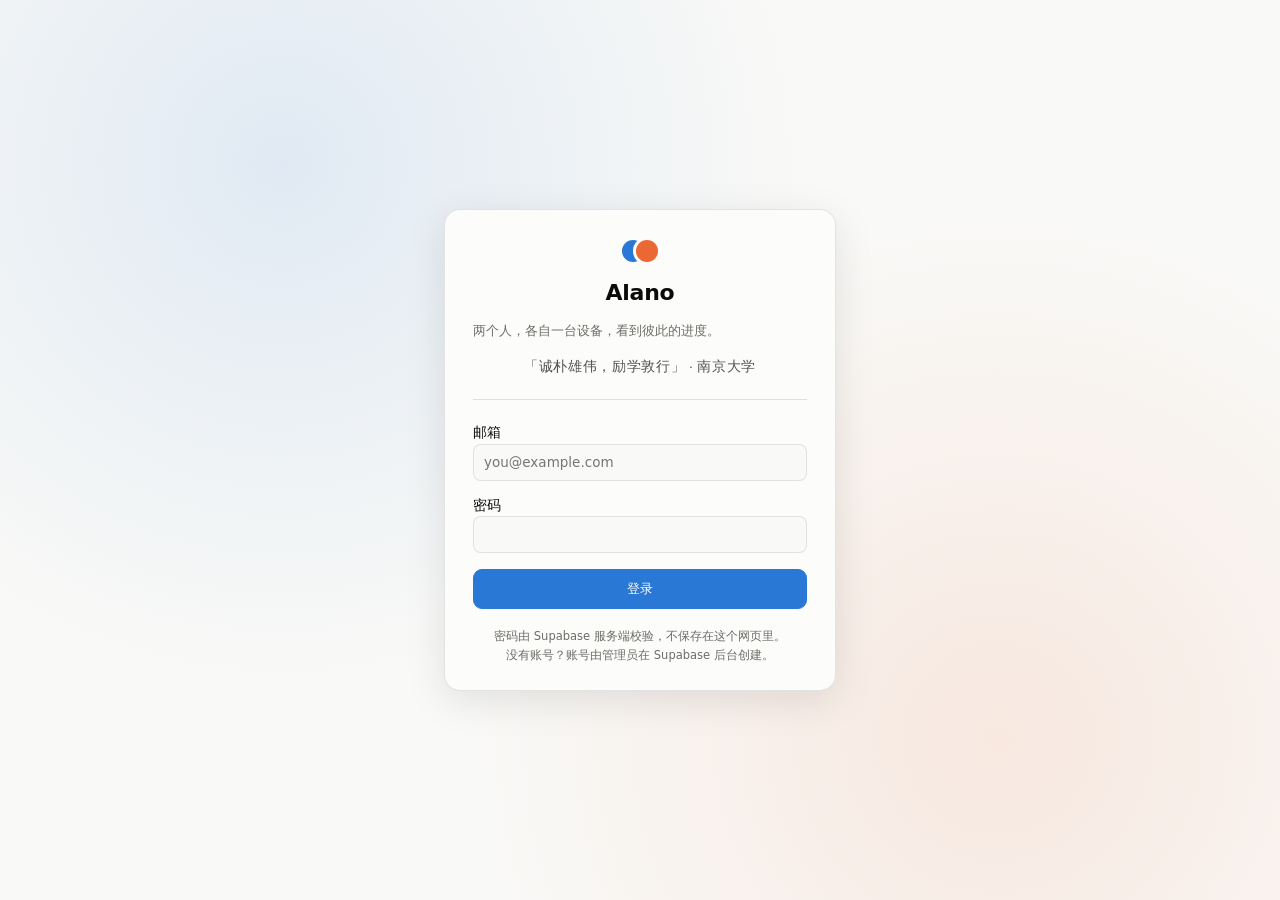
==== commit 101071b0: "学习协作：站名改成可改的（默认 Alano），登录页和主页共用同一个名字 她说「首页和登陆页面改成Alano这个名字，或者改成可以修改的样子」—— 两条都做了：默认名就是 Alano，同时在「导出 /" ====
--- a/study/index.html
+++ b/study/index.html
@@ -3,7 +3,10 @@
 <head>
 <meta charset="utf-8">
 <meta name="viewport" content="width=device-width, initial-scale=1">
-<title>乐观者永远前行</title>
+<!-- 站名。页面加载后由 app.js 的 applyTitle() 换成库里的那个（见 setup-10-site.sql）；
+     这里写死的这份是「还没读到库」和「site 表还没建」时的兜底，
+     也是登录页在登录之前能显示的那个名字。改默认值要同时改 app.js 里的 DEFAULT_TITLE。 -->
+<title>Alano</title>
 <link rel="stylesheet" href="app.css">
 </head>
 <body>
@@ -14,7 +17,7 @@
     <div class="brand" aria-hidden="true">
       <span class="bdot a"></span><span class="bdot b"></span>
     </div>
-    <h1>乐观者永远前行</h1>
+    <h1 id="lg-title">Alano</h1>
     <p class="sub">两个人，各自一台设备，看到彼此的进度。</p>
     <p class="motto" id="lg-motto"></p>
 
@@ -42,7 +45,7 @@
   <header class="top">
     <button class="av me clickable" id="me-av" title="点头换头像"></button>
     <div class="grow">
-      <h1>乐观者永远前行</h1>
+      <h1 id="home-title">Alano</h1>
       <p class="sub" id="whoami">…</p>
       <p class="motto" id="home-motto"></p>
     </div>
@@ -373,6 +376,23 @@
       </div>
     </div>
     <div class="card">
+      <h2>站名</h2>
+      <p class="hint" style="margin-top:0">
+        登录页和主页顶上那个名字，浏览器标签页也跟着变。<b>两个人共用这一个</b>，改完两边都会变。
+        <span id="st-warn"></span>
+      </p>
+      <div class="row tight" style="margin-top:12px">
+        <!-- max-width 是必要的：input 默认 width:100%，不给上限它会独占一行，
+             「保存」被挤到第二行单吊着。名字最长 24 个字，260px 够用了。 -->
+        <input type="text" id="st-title" maxlength="24" placeholder="Alano" style="max-width:260px">
+        <button class="primary" id="st-save">保存</button>
+      </div>
+      <p class="hint">
+        24 个字以内，不能空着。改了名字不会动仓库和网址 ——
+        那两个在 GitHub 那边，这里改不到。
+      </p>
+    </div>
+    <div class="card">
       <h2>校训</h2>
       <p class="hint" style="margin-top:0">
         登录页和主页随机显示一句。两个人共用这一份清单，改完两边都会变。
--- a/study/app.css
+++ b/study/app.css
@@ -6,7 +6,13 @@
 :root{
   color-scheme: light;
   --surface-1:#fcfcfb; --page:#f9f9f7;
-  --text-primary:#0b0b0b; --text-secondary:#52514e; --muted:#898781;
+  --text-primary:#0b0b0b; --text-secondary:#52514e; --muted:#6e6c66;
+  /* ⚠️ 浅色的 --muted 是 #6e6c66（不是我原来那只 #898781）：
+     原来的值压在 --page 上只有 3.50:1，而它被当成正文用在了 .sub / .hint /
+     .item .m / .empty 这些地方 —— 一处一处换 token 换不干净，直接把这一档压深，
+     4.98:1 过 AA。深色那边 --muted 在 #1a1a19 上是 4.85:1，本来就没问题，
+     保持原值不动（两套值不同是**故意的**）。
+     check-contrast.mjs 里那一串 TEXT_ON 就是拿来守这条的。 */
   --grid:#e1e0d9; --axis:#c3c2b7; --border:rgba(11,11,11,0.10);
   --series-1:#2a78d6;   /* 我 */
   --series-2:#eb6834;   /* 对方 */
@@ -52,10 +58,10 @@
   font-size:14px; line-height:1.55; padding:22px 16px 72px;
 }
 .wrap{max-width:1080px;margin:0 auto}
-h1{font-size:19px;margin:0;font-weight:650;letter-spacing:-.01em}
+h1{font-size:20px;margin:0;font-weight:650;letter-spacing:-.012em}
 h2{font-size:14px;margin:0 0 12px;font-weight:650}
 .sub{color:var(--muted);font-size:12.5px;margin:4px 0 0}
-.hint{font-size:11.5px;color:var(--muted);margin:5px 0 0}
+.hint{font-size:11.5px;color:var(--muted);margin:5px 0 0;line-height:1.6}
 /* 校训：一句话，不能抢标题的戏。
    用中文衬线（宋体一系）+ 一点字间距做出「引文」的味道 —— 不加底色、不加边框、
    不加图标，页面已经够多卡片了，装饰一多就俗。
@@ -63,18 +69,21 @@
       --muted 当正文只有 3.50:1，过不了 AA，这个坑踩过两次了。 */
 .motto{
   font-family:"Songti SC","STSong","SimSun",Georgia,serif;
-  font-size:12.5px;color:var(--text-secondary);
-  margin:7px 0 0;letter-spacing:.04em;line-height:1.5;
+  font-size:13px;color:var(--text-secondary);
+  margin:8px 0 0;letter-spacing:.05em;line-height:1.5;
 }
 .login-card .motto{font-size:13.5px;margin-top:11px;letter-spacing:.05em}
 .err{font-size:12.5px;color:var(--critical);margin:10px 0 0}
 b{font-weight:650}
 
-header.top{display:flex;align-items:flex-start;gap:16px;flex-wrap:wrap;margin-bottom:18px}
+header.top{display:flex;align-items:flex-start;gap:16px;flex-wrap:wrap;margin-bottom:20px}
 header.top .grow{flex:1;min-width:180px}
-
-.card{background:var(--surface-1);border:1px solid var(--border);border-radius:12px;
-  padding:18px;box-shadow:var(--shadow);margin-bottom:16px}
+/* 页头那三个控件（实时药丸 / 刷新 / 退出）和标题块对齐到同一条基线上，
+   不然头像和按钮各站各的高度，顶上看过去是散的 */
+header.top > .row{align-items:center;padding-top:2px}
+
+.card{background:var(--surface-1);border:1px solid var(--border);border-radius:14px;
+  padding:20px;box-shadow:var(--shadow);margin-bottom:16px}
 .row{display:flex;gap:10px;flex-wrap:wrap;align-items:flex-end}
 .row.tight{align-items:center}
 .field{margin-top:0}
@@ -91,24 +100,31 @@
 input[type=number]{max-width:120px}
 input[type=date]{max-width:170px}
 
-button{font:inherit;font-size:13px;font-weight:550;color:var(--text-primary);
-  background:var(--surface-1);border:1px solid var(--border);border-radius:8px;
-  padding:7px 13px;cursor:pointer}
+button{font:inherit;font-size:12.5px;font-weight:550;color:var(--text-primary);
+  background:var(--surface-1);border:1px solid var(--border);border-radius:9px;
+  padding:6px 12px;cursor:pointer;transition:background .12s,border-color .12s}
 button:hover{background:var(--chip)}
 button.primary{background:var(--series-1);border-color:var(--series-1);color:#fff}
 button.primary:hover{filter:brightness(1.08)}
-button.danger{color:var(--critical);border-color:var(--critical)}
-button.tiny{padding:2px 8px;font-size:12px}
+/* 「删除」改成幽灵按钮：一屏里它出现得最多，红描边一个框一个框地排下去
+   比正文还抢眼。红只留在字上（--critical 压 --surface-1 4.6:1，过 AA），
+   鼠标停上去才浮出底色。 */
+button.danger{color:var(--critical);border-color:transparent;background:transparent}
+button.danger:hover{background:color-mix(in srgb, var(--critical) 10%, transparent)}
+button.tiny{padding:3px 9px;font-size:12px}
 button.block{width:100%;justify-content:center;margin-top:16px;padding:9px}
 button:disabled{opacity:.45;cursor:not-allowed}
+/* 键盘走到哪儿要看得见（原来只有输入框有 focus 样式） */
+button:focus-visible,summary:focus-visible,.tab:focus-visible,.chip:focus-visible{
+  outline:2px solid var(--series-1);outline-offset:2px}
 
 /* ── 登录 ──（样式在文件末尾的「登录页」段，这里不重复定义，
    否则又会多出一条 display —— 见文件顶部 [hidden] 那条注释） */
 
 /* ── 页签 ── */
-.tabs{display:flex;gap:6px;flex-wrap:wrap;margin-bottom:16px;
+.tabs{display:flex;gap:4px;flex-wrap:wrap;margin-bottom:18px;
   border-bottom:1px solid var(--grid);padding-bottom:0}
-.tab{background:none;border:none;border-bottom:2px solid transparent;border-radius:0;
+.tab{background:none;border:none;border-bottom:2px solid transparent;border-radius:8px 8px 0 0;
   padding:8px 12px;color:var(--text-secondary);font-weight:550}
 .tab:hover{background:var(--chip)}
 .tab.on{color:var(--series-1);border-bottom-color:var(--series-1);font-weight:650}
@@ -126,6 +142,13 @@
 
 .item{border:1px solid var(--border);border-radius:10px;padding:11px 12px;margin-bottom:9px;background:var(--page)}
 .item.done{opacity:.62}
+/* 已经装在「两个人的面板」里的条目不要再各带一个框 ——
+   面板本身有边框（还带一条身份色），里面再套一层就是框里框，
+   一屏四五个条目叠起来看着全是线。这里退回**列表行**：只留一条细分隔线。 */
+.pcard .item,.who .item{background:transparent;border-color:transparent;border-radius:0;
+  border-bottom:1px solid var(--grid);padding:10px 0;margin-bottom:0}
+.pcard .item:last-child,.who .item:last-child{border-bottom:none;padding-bottom:0}
+.item .acts button{font-size:12px;padding:4px 10px}
 .item .t{font-weight:600;font-size:13.5px;display:flex;gap:8px;align-items:flex-start}
 .item .t .grow{flex:1;min-width:0;word-break:break-word}
 .item .d{font-size:12px;color:var(--text-secondary);margin-top:3px;word-break:break-word}
@@ -158,8 +181,11 @@
   border:1px solid var(--border);border-radius:7px;cursor:pointer}
 .sub select.link:hover{border-color:var(--series-1)}
 /* 关联那一整条：挂在名字底下（左边缩进对齐输入框），
-   [已关联的每一条一个 chip（点一下解开）][＋ 关联…] 排一行，不够就折行。 */
-.lks{flex:1 1 100%;display:flex;flex-wrap:wrap;align-items:center;gap:6px;
+   [已关联的每一条一个 chip（点一下解开）][＋ 关联…] 排一行，不够就折行。
+   ⚠️ order:9 不能省：DOM 里这一条排在「✕」**前面**，而它是 flex-basis:100%
+   会把整行占满 —— 不重排的话「✕」被挤到第三行去，一行小任务白占两百多像素。
+   假 DOM 看不见排版，这个只有真页面截图才发现得了。 */
+.lks{flex:1 1 100%;order:9;display:flex;flex-wrap:wrap;align-items:center;gap:6px;
   margin-top:3px;padding-left:23px}
 .lks-h{font-size:11.5px;color:var(--text-secondary);flex:0 0 auto}
 /* chip 的配方和上面 .chip 一样（--text-secondary 压 --surface-1，7.7:1），只是小一号 */
@@ -223,7 +249,7 @@
 .pill.warn{color:var(--text-primary);border-color:var(--warning);
   background:color-mix(in srgb, var(--warning) 22%, var(--chip))}
 
-.empty{color:var(--muted);font-size:12.5px;padding:14px 0;text-align:center}
+.empty{color:var(--muted);font-size:12.5px;padding:22px 0;text-align:center;line-height:1.7}
 
 /* 提示条 */
 .toast{position:fixed;left:50%;bottom:28px;transform:translateX(-50%);z-index:99;
@@ -250,7 +276,10 @@
 }
 .login-card h1{font-size:22px;margin:14px 0 0}
 .login-card .sub{margin-top:6px}
-.login-card form{text-align:left;margin-top:22px}
+/* 校训和表单之间压一条细线：校训是「引一句话」，不是表单的说明 ——
+   有线在这儿，它才站得住，不然读起来像是副标题下面多了一行。 */
+.login-card form{text-align:left;margin-top:22px;padding-top:22px;
+  border-top:1px solid var(--grid)}
 .login-card .field{margin-top:14px}
 .login-card .field:first-child{margin-top:0}
 .login-foot{margin-top:18px;line-height:1.7}
@@ -287,9 +316,11 @@
 .pc-rows{display:grid;gap:9px}
 .pc-row{display:flex;align-items:baseline;gap:9px;font-size:12.5px}
 .pc-row .k{color:var(--text-secondary);flex:0 0 74px}
-.pc-row .v{font-weight:600;font-variant-numeric:tabular-nums}
+/* 值这一列不许被后面那句长注释挤到换行 —— 「待办 4 / 4 件」被拆成两行很难看，
+   而右边「最急的 9 月 12 日…」本来就该自己折行。 */
+.pc-row .v{font-weight:600;font-variant-numeric:tabular-nums;flex:0 0 auto;white-space:nowrap}
 .pc-row .v small{font-weight:500;color:var(--muted);margin-left:3px}
-.pc-row .q{color:var(--muted);font-size:11.5px}
+.pc-row .q{color:var(--muted);font-size:11.5px;flex:1 1 auto;min-width:0}
 
 /* ── 主页：动态流 ── */
 .feed-item{display:flex;gap:11px;padding:11px 0;border-bottom:1px solid var(--grid)}
@@ -338,7 +369,7 @@
    月行程表：一格一天，深浅 = 那天推进了几件事
    单色由浅到深（sequential），不是彩虹 —— 量的大小只能用一个色相表达
    ══════════════════════════════════════════════════════════════ */
-.mo-wrap{border:1px solid var(--border);border-radius:12px;padding:12px;background:var(--page)}
+.mo-wrap{border:1px solid var(--border);border-radius:12px;padding:14px;background:var(--page)}
 .mo-head,.mo-grid{display:grid;grid-template-columns:repeat(7,minmax(0,1fr));gap:6px}
 .mo-head{margin-bottom:6px}
 .mo-head span{font-size:11.5px;font-weight:600;color:var(--muted);text-align:center}
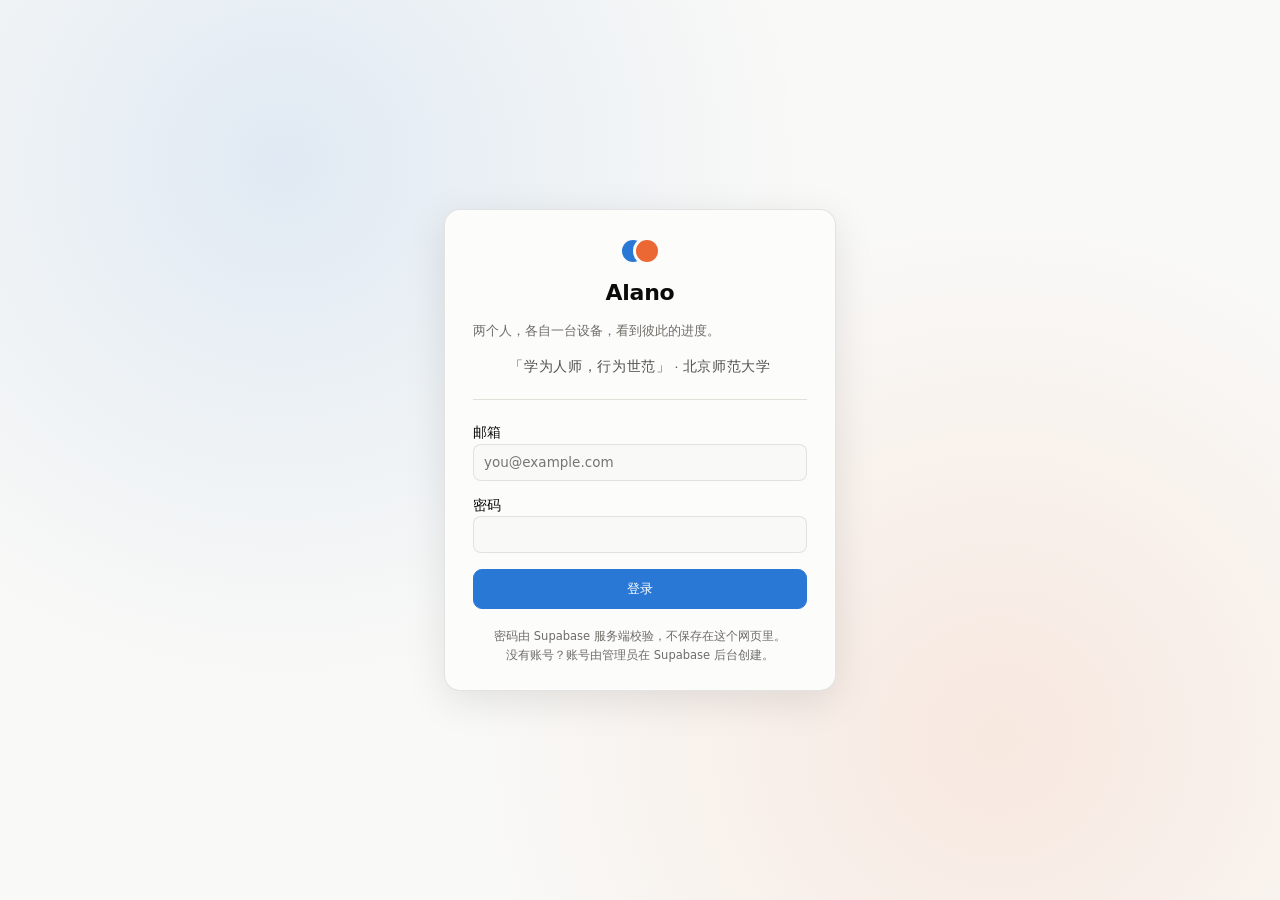
==== commit 2176e260: "学习协作：撤掉「30 天小目标」界面 + 「今日完成情况」改成父项子项都能多选 她原话：「30天小目标这一栏不再保留，今日学习完成情况要可以勾选多个大任务 或者学习资源，对应的大任务可以勾选对应做到了" ====
--- a/study/index.html
+++ b/study/index.html
@@ -134,37 +134,6 @@
       </details>
     </div>
 
-    <!-- 以前的 30 天小目标：已经不更新了（被上面的倒计时取代），
-         但数据一行没删，进度条、加一减一、删除都还在，折叠着不占地方。 -->
-    <details class="fold">
-      <summary>以前的 30 天小目标（数据还在，已不再更新）</summary>
-      <div class="fold-body">
-        <div class="card">
-          <h2>新建 30 天小目标</h2>
-          <div class="row">
-            <div style="flex:2;min-width:180px"><label class="f" for="g-title">目标</label>
-              <input type="text" id="g-title" placeholder="例如：背完 300 个单词"></div>
-            <div><label class="f" for="g-target">目标值</label>
-              <input type="number" id="g-target" min="1" step="1" value="1"></div>
-            <div><label class="f" for="g-start">周期开始</label>
-              <input type="date" id="g-start"></div>
-            <button class="primary" id="g-add">添加</button>
-          </div>
-          <div class="field" style="margin-top:10px">
-            <label class="f" for="g-detail">说明（可选）</label>
-            <input type="text" id="g-detail" placeholder="怎么算完成？">
-          </div>
-          <p class="hint">周期 = 开始日 + 29 天，进度条按「进度 / 目标值」走。
-            已经改用上面的「倒计时」了，这块留着只是为了不弄丢以前记的东西。<br>
-            每个目标下面的 <b>↔ 同一件事</b> 可以把它挂到大任务的某几步 / 某几章上。
-            <b>关联只做「看得出是一件事」，不会因为勾了一步就把 30 天目标标成完成</b> ——
-            那个进度条还是你自己推。</p>
-        </div>
-
-        <!-- 目标备忘录 —— 两个人各自的小目标与进度 -->
-        <div class="cols" id="goals-cols"></div>
-      </div>
-    </details>
   </section>
 
   <!-- ── 大任务拆解 ── -->
@@ -206,12 +175,12 @@
     <div class="card">
       <h2>今天完成了什么</h2>
       <p class="hint" style="margin-top:0" id="done-lead">
-        两组可以只选一组，也可以各选一条同时记 —— 都选就一次记完。
-        大任务那一步只记一笔「今天推进了」，不算完成；资源那一章勾掉就算完成。
-        下面的文本框是写给自己看的，跟同一笔记一起存。
+        大任务、学习资源都能勾好几条；点开它，再勾它下面具体做到了哪几步 / 哪几章，
+        也可以一条一条换着勾。大任务那几步只记一笔「今天推进了」，不算完成；
+        资源那几章勾掉就算完成。下面那个文本框是写给自己看的，跟这笔记一起存。
       </p>
       <div class="field" style="margin-top:12px">
-        <label class="f" id="done-picker-label">这次要记什么（两组可以同时选）</label>
+        <label class="f" id="done-picker-label">这次要记什么（大任务和资源都可以勾好几条）</label>
         <div id="done-picker"></div>
       </div>
       <div class="field" style="margin-top:12px">
@@ -220,7 +189,7 @@
       </div>
       <div class="row tight" style="margin-top:14px">
         <button class="primary" id="done-btn">先选一样要记的</button>
-        <span class="hint" style="margin:0" id="done-tip">点上面的大任务或学习资源 —— 再点一下选中的那个，就是这组这次不记</span>
+        <span class="hint" style="margin:0" id="done-tip">点上面的大任务或学习资源；勾上之后再点它下面的步 / 章，勾几条都行</span>
       </div>
       <p class="hint" id="done-warn" hidden></p>
     </div>
--- a/study/app.css
+++ b/study/app.css
@@ -437,6 +437,12 @@
 .chip.done{opacity:.72}
 /* 划掉 + 用 secondary 而不是 muted：muted 在浅色底上只有 3.50:1，不到 AA */
 .chip.done .ct{text-decoration:line-through;color:var(--text-secondary)}
+/* 勾不动的 chip（已经完成的那几条）：不给 pointer，别让人以为点了会有反应。
+   压暗交给上面的 .chip.done —— 这两条总是同时出现 */
+.chip[disabled]{cursor:default}
+/* 还没拆出步骤 / 章节的父项：压暗但**不划掉**（划掉是「做完了」的意思，它会误导）。
+   它照样能点，点下去按钮上会说「先去拆步 / 分章」 */
+.chip.bare{opacity:.72}
 .chip .ck{flex:0 0 auto;font-size:13px;line-height:1;color:var(--muted)}
 .chip.on .ck{color:var(--series-1)}
 .chip .ct{min-width:0;max-width:26ch;overflow:hidden;text-overflow:ellipsis;white-space:nowrap}
@@ -452,6 +458,13 @@
 .cg-label{flex:0 0 62px;font-size:11px;font-weight:600;color:var(--text-secondary);
   padding-top:8px;line-height:1.3}
 .chips-group .chips{flex:1;min-width:0}
+
+/* 勾中的父项各自的子项，一条父项一组。父项名字**单独占一行**写在前面 ——
+   多选之后会同时摊开好几组，62px 的 .cg-label 塞不下「哪一步 · 大任务名」，
+   挤在一起就分不出这几步是哪件事的了 */
+.sub-pick{margin-top:10px;padding-top:9px;border-top:1px solid var(--grid)}
+.sub-pick .sp-head{font-size:11px;font-weight:600;color:var(--text-secondary);margin-bottom:7px}
+.sub-pick .sp-head b{color:var(--text-primary);font-weight:650}
 
 /* 资源下面的章节清单：平时收起，点开才占位置。
    一屏可能有十几本书，全展开会把别的资源挤下去 */
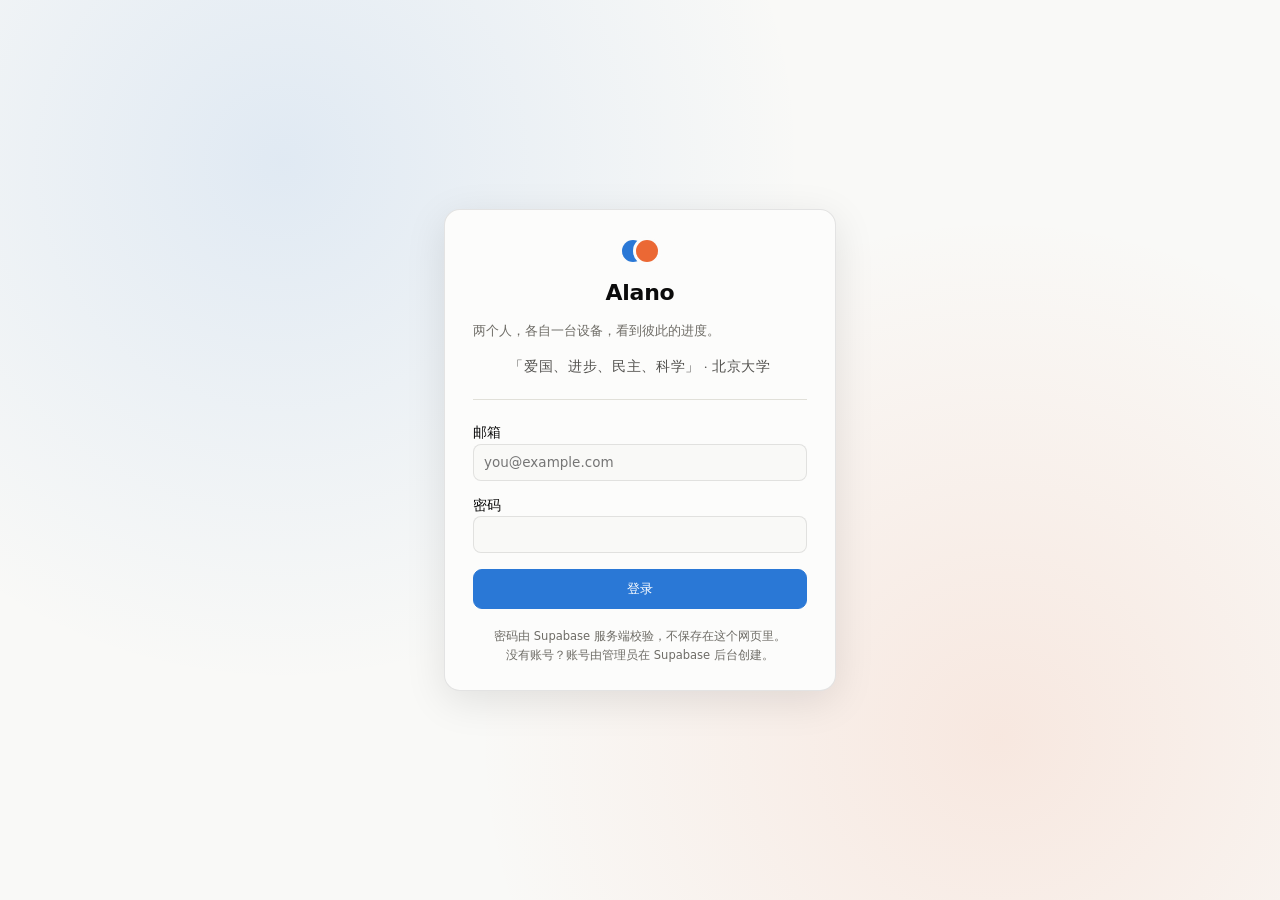
==== commit 521ec787: "学习资源：列表按「学科 → 类型」分两层；已添加的可以继续改；可以改自己的名字 - 资源列表从平铺改成两级分组：学科组头（名字 + 个数 + 一条细分隔线）下面再按   类型分小组，色点跟上面那张宏观" ====
--- a/study/index.html
+++ b/study/index.html
@@ -251,9 +251,11 @@
             <option value="doing">进行中</option>
             <option value="done">已完成</option>
           </select></div>
-        <div style="max-width:110px"><label class="f" for="r-chapters">共几章</label>
+        <div style="max-width:110px" id="r-chapters-box"><label class="f" for="r-chapters">共几章</label>
           <input type="number" id="r-chapters" min="0" max="200" step="1" placeholder="可留空"></div>
         <button class="primary" id="r-add">添加</button>
+        <!-- 点某一行上的「改」才出现（见 editRes）。跟倒计时 / 考试成绩同一套手感。 -->
+        <button id="r-cancel" hidden>取消</button>
       </div>
       <p class="hint">每一章下面的 <b>↔ 同一件事</b>：这一章如果就是某个大任务里的一步，
         在那儿关联一下，以后勾任意一边，两边一起算完成。<b>可以关联好几条</b>，
@@ -345,6 +347,19 @@
       </div>
     </div>
     <div class="card">
+      <h2>我的名字</h2>
+      <p class="hint" style="margin-top:0">
+        页头、状态卡、动态流里显示的那个名字。<b>各改各的</b>，改不了对方的。
+      </p>
+      <div class="row tight" style="margin-top:12px">
+        <input type="text" id="pn-name" maxlength="12" placeholder="小 A" style="max-width:260px">
+        <button class="primary" id="pn-save">保存</button>
+      </div>
+      <p class="hint">
+        12 个字以内，不能空着。还没上传头像时，头像上那个字取名字的第一个字。
+      </p>
+    </div>
+    <div class="card">
       <h2>站名</h2>
       <p class="hint" style="margin-top:0">
         登录页和主页顶上那个名字，浏览器标签页也跟着变。<b>两个人共用这一个</b>，改完两边都会变。
--- a/study/app.css
+++ b/study/app.css
@@ -154,6 +154,29 @@
 .item .d{font-size:12px;color:var(--text-secondary);margin-top:3px;word-break:break-word}
 .item .m{font-size:11.5px;color:var(--muted);margin-top:5px;display:flex;gap:10px;flex-wrap:wrap;align-items:center}
 .item .acts{margin-top:8px;display:flex;gap:6px;flex-wrap:wrap}
+/* ── 学习资源列表：「学科 → 类型」两层分组（2026-09-26）────────────
+   资源攒到十几本之后平铺着找不动，分两层之后一眼看得出哪一科堆了多少。
+   组头**不铺底色** —— 一栏里可能有好几个学科，每层都铺上颜色会变成一条条
+   色带，反而更花；靠间距 + 一条细分隔线把层级拉开就够了。 */
+.res-group{margin-bottom:15px}
+.res-group:last-child{margin-bottom:0}
+.rg-head{display:flex;align-items:baseline;gap:7px;margin:0 0 9px;
+  padding-bottom:5px;border-bottom:1px solid var(--border)}
+.rg-head .rg-name{font-weight:700;font-size:12.5px;color:var(--text-primary)}
+.rg-head .rg-n{font-size:11px;color:var(--muted);margin-left:auto}
+/* 类型子分组：色点 + 名字 + 个数。三个色点跟上面那张宏观图是**同一套**
+   （--series-1/2/3），图和列表说的是同一件事，不用重新认一遍颜色。 */
+.res-kind{margin-bottom:10px}
+.res-kind:last-child{margin-bottom:0}
+.rk-head{display:flex;align-items:center;gap:6px;font-size:11.5px;
+  color:var(--text-secondary);font-weight:600;margin:0 0 6px}
+.rk-head .kdot{width:8px;height:8px;border-radius:50%;flex:0 0 auto}
+.rk-head .rk-n{font-size:10.5px;color:var(--muted);font-weight:500}
+/* 卡片往右缩一格 —— 缩进本身就是「它属于上面那个类型」的信号 */
+.res-kind .item{margin-left:14px}
+.res-kind .item:last-child{margin-bottom:0}
+/* 正在改的那一条：蓝色描边，跟上面那张表单里填的内容对得起来 */
+.item.editing{border-color:var(--series-1)}
 /* 倒计时列表里「待办 / 已完成」之间那道分隔 */
 .cd-sep{font-size:11px;font-weight:650;color:var(--muted);margin:12px 0 8px;
   padding-top:9px;border-top:1px solid var(--border)}
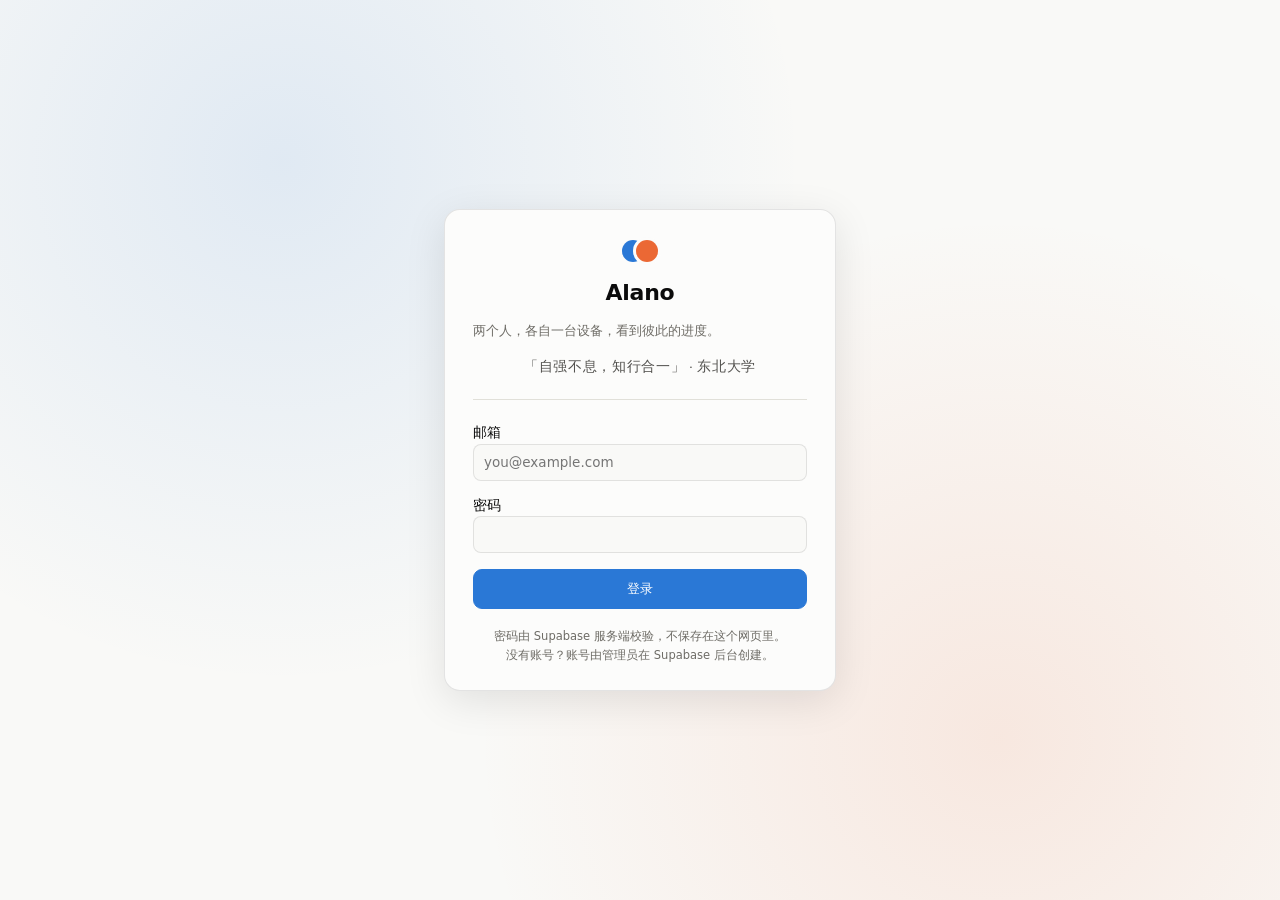
==== commit fba429e4: "学习资源：去掉「改」按钮，改成在卡片上就地改 原来改一条资源要「点『改』→ 滚回上面找表单 → 填 → 保存」，资源一多这一圈 绕得厉害。改成卡片上的字段本身就是输入框：名称 / 平台 / 学科点一下" ====
--- a/study/index.html
+++ b/study/index.html
@@ -254,8 +254,6 @@
         <div style="max-width:110px" id="r-chapters-box"><label class="f" for="r-chapters">共几章</label>
           <input type="number" id="r-chapters" min="0" max="200" step="1" placeholder="可留空"></div>
         <button class="primary" id="r-add">添加</button>
-        <!-- 点某一行上的「改」才出现（见 editRes）。跟倒计时 / 考试成绩同一套手感。 -->
-        <button id="r-cancel" hidden>取消</button>
       </div>
       <p class="hint">每一章下面的 <b>↔ 同一件事</b>：这一章如果就是某个大任务里的一步，
         在那儿关联一下，以后勾任意一边，两边一起算完成。<b>可以关联好几条</b>，
--- a/study/app.css
+++ b/study/app.css
@@ -175,8 +175,21 @@
 /* 卡片往右缩一格 —— 缩进本身就是「它属于上面那个类型」的信号 */
 .res-kind .item{margin-left:14px}
 .res-kind .item:last-child{margin-bottom:0}
-/* 正在改的那一条：蓝色描边，跟上面那张表单里填的内容对得起来 */
-.item.editing{border-color:var(--series-1)}
+/* ── 就地编辑：卡片上的字段本身就是输入框（2026-09-26）────────────
+   平时看着就是文字（边框透明、背景透明），鼠标移上去才透出「这里能改」，
+   点进去才是一副输入框的样子。不加这一层，一屏资源全是框框，比原来还乱。
+   padding 恒定 2px/4px 不带负 margin —— 聚焦时不改变盒子的尺寸，
+   相邻那块不会跟着抖一下。 */
+.item .inline{flex:1;min-width:0;font:inherit;color:inherit;
+  padding:2px 4px;border:1px solid transparent;border-radius:7px;background:transparent}
+/* 提示文字不加 opacity —— 半透明会把对比度压到 4.5 以下（--muted 本身就是灰的，
+   跟真值已经分得很开，不需要再淡一层）。 */
+.item .inline::placeholder{color:var(--muted)}
+.item .inline:hover{border-color:var(--border)}
+.item .inline:focus{border-color:var(--series-1);background:var(--surface-1);outline:none}
+/* 平台 · 学科 横排一行；类型 · 状态下拉横排一行 */
+.item .d.two{display:flex;align-items:center;gap:8px}
+.item .m.two{flex-wrap:nowrap;gap:6px}
 /* 倒计时列表里「待办 / 已完成」之间那道分隔 */
 .cd-sep{font-size:11px;font-weight:650;color:var(--muted);margin:12px 0 8px;
   padding-top:9px;border-top:1px solid var(--border)}
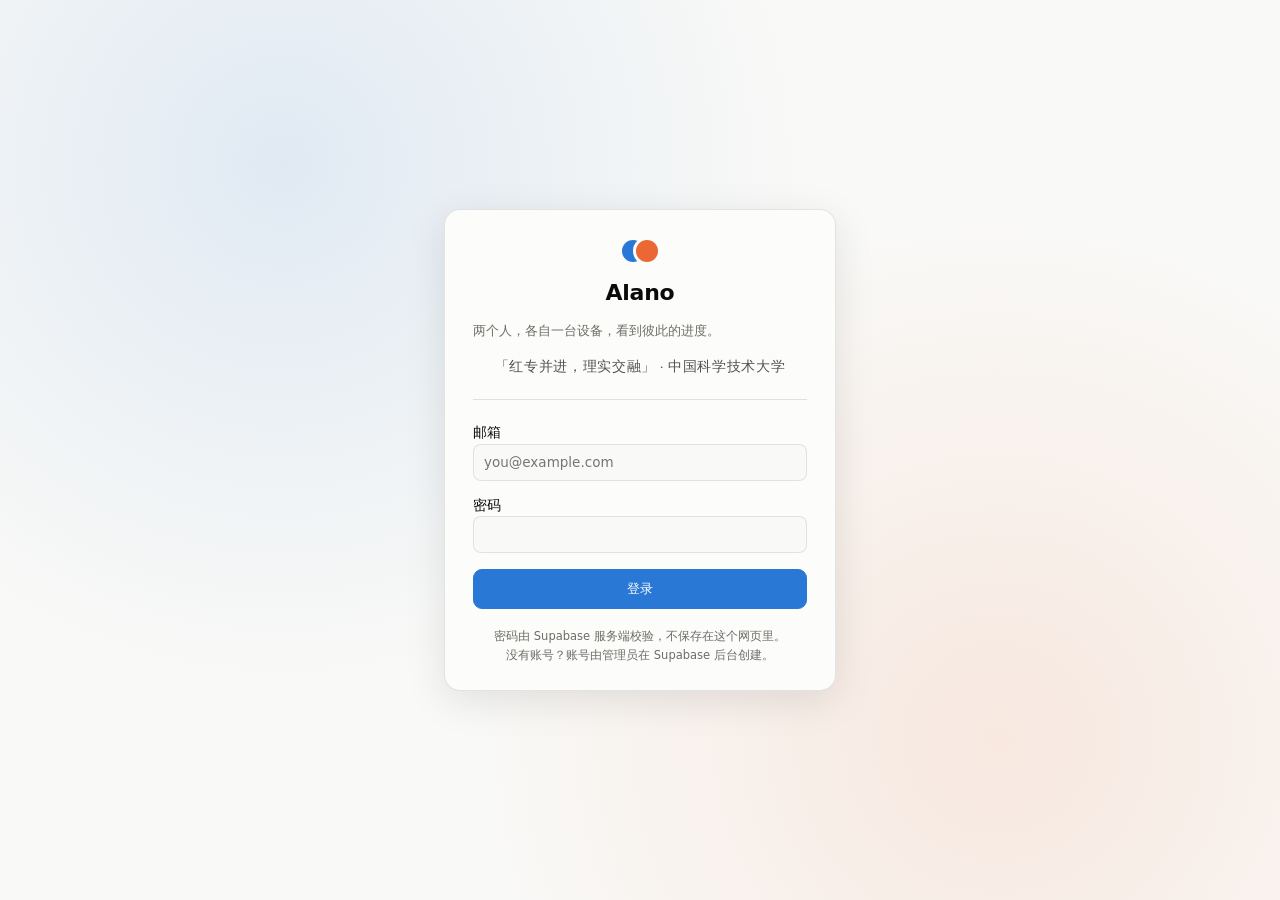
==== commit ec91a49a: "学习协作：卡片就地改遍及倒计时与大任务；删除改成 5 秒撤回；语义色与字号收一收 她这一轮的四条 + 中途追加的一条，一次做完：  1. 就地编辑：倒计时的标题 / 说明 / 截止日、大任务拆解里**" ====
--- a/study/index.html
+++ b/study/index.html
@@ -99,8 +99,14 @@
           <input type="text" id="cd-title" placeholder="例如：交开题报告"></div>
         <div><label class="f" for="cd-due">几月几号完成</label>
           <input type="date" id="cd-due"></div>
+        <div style="max-width:104px"><label class="f" for="cd-pri">优先级</label>
+          <select id="cd-pri">
+            <option value="">不标</option>
+            <option value="hi">高</option>
+            <option value="mid">中</option>
+            <option value="lo">低</option>
+          </select></div>
         <button class="primary" id="cd-add">加上</button>
-        <button id="cd-cancel" hidden>取消</button>
       </div>
       <div class="field" style="margin-top:10px">
         <label class="f" for="cd-detail">说明（可选）</label>
@@ -397,6 +403,10 @@
 
 <div id="toast" class="toast" hidden></div>
 
+<!-- 删除后的「撤回」条。单独一条、不跟 toast 挤在一起：toast 还在报别的事
+     （比如「已保存」）时，这一条也得能点。放在 toast 上面一点。 -->
+<div id="undo" class="undo" hidden></div>
+
 <!-- Supabase SDK 自己托管在本目录（国内网络对 CDN 不稳，少一个外部依赖）
      加载顺序不能反：app.js 依赖 supabase.js 挂上的 window.supabase -->
 <script src="supabase.js"></script>
--- a/study/app.css
+++ b/study/app.css
@@ -149,10 +149,12 @@
   border-bottom:1px solid var(--grid);padding:10px 0;margin-bottom:0}
 .pcard .item:last-child,.who .item:last-child{border-bottom:none;padding-bottom:0}
 .item .acts button{font-size:12px;padding:4px 10px}
-.item .t{font-weight:600;font-size:13.5px;display:flex;gap:8px;align-items:flex-start}
+/* 三级字号，别全挤在一个大小上：标题 15px 主文字色 / 说明 12px 次级灰 /
+   元信息 12px 更淡的灰。原来标题 13.5px 跟说明只差 1.5px，扫过去分不出主次。 */
+.item .t{font-weight:600;font-size:15px;display:flex;gap:8px;align-items:flex-start}
 .item .t .grow{flex:1;min-width:0;word-break:break-word}
 .item .d{font-size:12px;color:var(--text-secondary);margin-top:3px;word-break:break-word}
-.item .m{font-size:11.5px;color:var(--muted);margin-top:5px;display:flex;gap:10px;flex-wrap:wrap;align-items:center}
+.item .m{font-size:12px;color:var(--muted);margin-top:5px;display:flex;gap:10px;flex-wrap:wrap;align-items:center}
 .item .acts{margin-top:8px;display:flex;gap:6px;flex-wrap:wrap}
 /* ── 学习资源列表：「学科 → 类型」两层分组（2026-09-26）────────────
    资源攒到十几本之后平铺着找不动，分两层之后一眼看得出哪一科堆了多少。
@@ -190,9 +192,43 @@
 /* 平台 · 学科 横排一行；类型 · 状态下拉横排一行 */
 .item .d.two{display:flex;align-items:center;gap:8px}
 .item .m.two{flex-wrap:nowrap;gap:6px}
-/* 倒计时列表里「待办 / 已完成」之间那道分隔 */
-.cd-sep{font-size:11px;font-weight:650;color:var(--muted);margin:12px 0 8px;
-  padding-top:9px;border-top:1px solid var(--border)}
+/* ── 倒计时：今天 / 本周 / 以后 三个分区，完成区折叠 ──────────────
+   原来是一长条平铺的列表，「已完成」只在末尾加一条分隔线；攒了几十件之后
+   完全看不出今天该干什么。现在按还剩几天分桶，逾期的并进「今天」排最前。 */
+.cd-group{margin-bottom:15px}
+.cd-group:last-child{margin-bottom:0}
+.cd-head{display:flex;align-items:baseline;gap:7px;margin:0 0 8px}
+.cd-head .cd-name{font-weight:700;font-size:12.5px;color:var(--text-primary)}
+.cd-head .cd-n{font-size:11px;color:var(--muted)}
+/* 完成区默认收起（<details> 不带 open）—— 存档不该天天占着视线。
+   跟 .subs-fold 一样的手法，但字号大一点：它是一整个分区的头。 */
+.cd-fold{margin-top:4px;border-top:1px solid var(--grid);padding-top:9px}
+.cd-fold > summary{font-size:12px;font-weight:650;color:var(--text-secondary);
+  cursor:pointer;list-style:none;display:flex;align-items:center;gap:5px}
+.cd-fold > summary::-webkit-details-marker{display:none}
+.cd-fold > summary::before{content:"▸";font-size:9px;color:var(--muted)}
+.cd-fold[open] > summary::before{content:"▾"}
+.cd-fold[open] > summary{margin-bottom:9px}
+.cd-fold-body .item{margin-bottom:7px}
+
+/* 卡片上「截止 [日期]」那一小截：日期是就地编辑的 input，跟标签排一行 */
+.item .cd-due{display:inline-flex;align-items:center;gap:5px}
+
+/* ── 优先级：只在左边一条 3px 色条，不铺整块背景 ──────────────────
+   「优先级只给左边 3px 色条，不加整块背景」。铺底色会把「逾期红」「完成绿」
+   这两件真正要紧的事淹掉 —— 语义色一多就等于没有语义色。
+   色条用系列色，不占红绿：红只留给逾期、绿只留给完成。
+   没标优先级的行不加 left padding，跟别的行保持左对齐。 */
+.item.pri{position:relative;padding-left:13px}
+.item.pri::before{content:"";position:absolute;left:0;top:9px;bottom:9px;width:3px;
+  border-radius:0 2px 2px 0;background:var(--muted)}
+.item.pri-hi::before{background:var(--series-1)}
+.item.pri-mid::before{background:var(--series-2)}
+/* 优先级下拉跟就地编辑框一个手感：平时没边框，悬停透出来，聚焦描强调色 */
+.item .pri-sel{font:inherit;font-size:12px;color:var(--text-secondary);
+  background:transparent;border:1px solid transparent;border-radius:7px;padding:1px 4px}
+.item .pri-sel:hover{border-color:var(--border)}
+.item .pri-sel:focus{border-color:var(--series-1);background:var(--surface-1);outline:none}
 
 /* 进度条 */
 .bar{height:7px;background:var(--chip);border-radius:4px;overflow:hidden;margin-top:8px;
@@ -275,15 +311,21 @@
 summary{cursor:pointer;font-size:13px;font-weight:600}
 details[open] summary{margin-bottom:11px}
 
-.pill{display:inline-block;font-size:11px;font-weight:600;padding:1px 8px;border-radius:20px;
-  background:var(--chip);color:var(--text-secondary);border:1px solid var(--border);white-space:nowrap}
-.pill.ok{color:var(--good);border-color:var(--good)}
-.pill.bad{color:var(--critical);border-color:var(--critical)}
-/* 快到期（3 天内）。**不能**写 color:var(--warning) —— 那支黄在浅色底上只有
-   1.84:1，等于看不见。黄只用在描边和底纹上，字仍走主文字色，颜色只是辅助，
-   真正的信息在药丸里的那句「还剩 2 天」里。 */
-.pill.warn{color:var(--text-primary);border-color:var(--warning);
-  background:color-mix(in srgb, var(--warning) 22%, var(--chip))}
+/* 标签做成浅色胶囊：一层淡底，没有描边。描边式在浅底上是一圈细线，缩到 11px
+   看着发虚；淡底更像「标签」，跟正文分得开。（去掉 border 后 padding 各 +1px，
+   高度和宽度跟原来一样。） */
+.pill{display:inline-block;font-size:11px;font-weight:600;padding:2px 9px;border-radius:20px;
+  background:var(--chip);color:var(--text-secondary);white-space:nowrap}
+/* 完成 / 逾期：语义由**底色**承担，字仍走主文字色。
+   不染字是因为同色字压同色淡底实测达不到 AA —— 浅色 20% 底上红字只有 3.23:1、
+   深色只有 2.61:1；黄更极端（当字 1.84:1）。check-contrast.mjs 有守卫拦这个错法。
+   也不铺满色块：一整块红/绿太吵，语义色一多就等于没有语义色。
+   绿和红掺 24% 跟黄掺 26% 看着分量差不多 —— 黄本身最浅，需要多掺一点才同重。 */
+.pill.ok{color:var(--text-primary);background:color-mix(in srgb, var(--good) 24%, var(--chip))}
+.pill.bad{color:var(--text-primary);background:color-mix(in srgb, var(--critical) 24%, var(--chip))}
+/* 快到期（3 天内）。真正的信息在药丸里的那句「还剩 2 天」里，颜色只是辅助。 */
+.pill.warn{color:var(--text-primary);
+  background:color-mix(in srgb, var(--warning) 26%, var(--chip))}
 
 .empty{color:var(--muted);font-size:12.5px;padding:22px 0;text-align:center;line-height:1.7}
 
@@ -292,6 +334,20 @@
   background:var(--text-primary);color:var(--page);font-size:13px;font-weight:550;
   padding:9px 18px;border-radius:22px;box-shadow:0 6px 20px rgba(0,0,0,.28);max-width:90vw}
 .toast.bad{background:var(--critical);color:#fff}
+
+/* 删除后的「撤回」条。删除不弹确认框，改成删完给 5 秒机会点回来。
+   单独一条、不跟 toast 挤在一起 —— toast 正在报别的事（比如「已保存」）时，
+   这一条也得能点。位置比 toast 高一档。 */
+.undo{position:fixed;left:50%;bottom:78px;transform:translateX(-50%);z-index:98;
+  display:flex;align-items:center;gap:14px;
+  background:var(--surface-1);color:var(--text-primary);border:1px solid var(--border);
+  font-size:13px;padding:8px 10px 8px 16px;border-radius:12px;
+  box-shadow:0 6px 20px rgba(0,0,0,.22);max-width:90vw}
+/* 收起不靠 .undo[hidden] —— 文件顶部那条 [hidden]{display:none !important}
+   会压过这里的 display:flex（!important 胜过特异性）。别再补一条没用的规则。 */
+/* 名字太长也不能把条撑成一大块：截断加省略号（鼠标悬停有 title） */
+.undo .grow{flex:1;min-width:0;overflow:hidden;text-overflow:ellipsis;white-space:nowrap}
+.undo button.tiny{background:var(--chip);border-color:var(--border);font-weight:600}
 
 .spacer{flex:1}
 
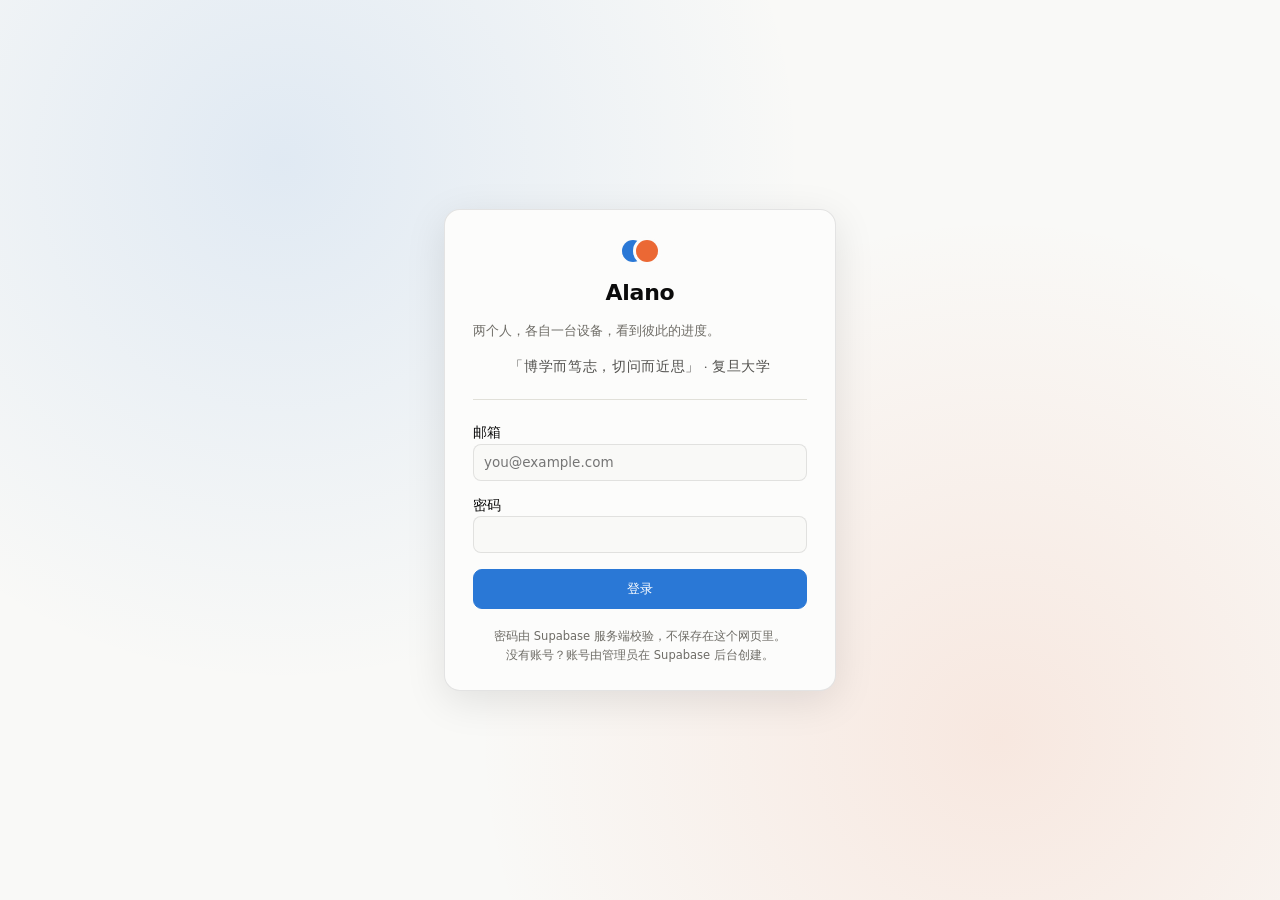
==== commit 2432a801: "study: 校训卡改名「校训 · 摘抄」，加日期快捷按钮与行内编辑键位 - 校训卡：文案改成校训/书本摘抄都收，不再加「类型」字段（学校名 vs 书名   本来就分得开，多一列只会多一个填错的入口）" ====
--- a/study/index.html
+++ b/study/index.html
@@ -107,6 +107,16 @@
             <option value="lo">低</option>
           </select></div>
         <button class="primary" id="cd-add">加上</button>
+      </div>
+      <!-- 截止日的四个快捷按钮。点开日历控件翻到「下周一」要 5 次操作，点一下是 1 次。
+           单独占一行：跟日期框挤在同一格里，「本周末」三个字放不下。
+           只管新建表单 —— 卡片上那个就地编辑的日期框太小，塞不下这一排。 -->
+      <div class="quick" id="cd-quick">
+        <span class="hint" style="margin:0">截止日：</span>
+        <button type="button" class="tiny" id="cd-today">今天</button>
+        <button type="button" class="tiny" id="cd-tomorrow">明天</button>
+        <button type="button" class="tiny" id="cd-weekend">本周末</button>
+        <button type="button" class="tiny" id="cd-nextmon">下周一</button>
       </div>
       <div class="field" style="margin-top:10px">
         <label class="f" for="cd-detail">说明（可选）</label>
@@ -381,14 +391,15 @@
       </p>
     </div>
     <div class="card">
-      <h2>校训</h2>
+      <h2>校训 · 摘抄</h2>
       <p class="hint" style="margin-top:0">
-        登录页和主页随机显示一句。两个人共用这一份清单，改完两边都会变。
+        登录页和主页随机显示一句。两个人共用这一份清单，改完两边都会变。<br>
+        学校校训、书里抄下来的句子，都放这儿 —— 第二格写出来源就行。
         <span id="mt-warn"></span>
       </p>
       <div class="row tight" id="mt-form" style="margin-top:12px">
-        <input type="text" id="mt-text" class="grow" placeholder="校训原文，例如：自强不息，厚德载物">
-        <input type="text" id="mt-school" style="max-width:150px" placeholder="哪所学校（可留空）">
+        <input type="text" id="mt-text" class="grow" placeholder="一句话，校训或摘抄都行">
+        <input type="text" id="mt-school" style="max-width:170px" placeholder="出处：学校 / 书名 / 作者">
         <button class="primary" id="mt-add">加上</button>
       </div>
       <div class="row tight" style="margin-top:10px">
--- a/study/app.css
+++ b/study/app.css
@@ -154,7 +154,8 @@
 .item .t{font-weight:600;font-size:15px;display:flex;gap:8px;align-items:flex-start}
 .item .t .grow{flex:1;min-width:0;word-break:break-word}
 .item .d{font-size:12px;color:var(--text-secondary);margin-top:3px;word-break:break-word}
-.item .m{font-size:12px;color:var(--muted);margin-top:5px;display:flex;gap:10px;flex-wrap:wrap;align-items:center}
+.item .m{font-size:12px;color:var(--muted);margin-top:5px;display:flex;gap:10px;flex-wrap:wrap;align-items:center;
+  font-variant-numeric:tabular-nums}
 .item .acts{margin-top:8px;display:flex;gap:6px;flex-wrap:wrap}
 /* ── 学习资源列表：「学科 → 类型」两层分组（2026-09-26）────────────
    资源攒到十几本之后平铺着找不动，分两层之后一眼看得出哪一科堆了多少。
@@ -199,7 +200,7 @@
 .cd-group:last-child{margin-bottom:0}
 .cd-head{display:flex;align-items:baseline;gap:7px;margin:0 0 8px}
 .cd-head .cd-name{font-weight:700;font-size:12.5px;color:var(--text-primary)}
-.cd-head .cd-n{font-size:11px;color:var(--muted)}
+.cd-head .cd-n{font-size:11px;color:var(--muted);font-variant-numeric:tabular-nums}
 /* 完成区默认收起（<details> 不带 open）—— 存档不该天天占着视线。
    跟 .subs-fold 一样的手法，但字号大一点：它是一整个分区的头。 */
 .cd-fold{margin-top:4px;border-top:1px solid var(--grid);padding-top:9px}
@@ -213,6 +214,12 @@
 
 /* 卡片上「截止 [日期]」那一小截：日期是就地编辑的 input，跟标签排一行 */
 .item .cd-due{display:inline-flex;align-items:center;gap:5px}
+
+/* 倒计时新建表单下面那排日期快捷按钮（今天 / 明天 / 本周末 / 下周一）。
+   间距一律走 4 的倍数：随手写 5px 7px 是「说不出哪里不对但就是不整齐」的来源。 */
+.quick{display:flex;align-items:center;gap:8px;margin-top:8px;flex-wrap:wrap}
+.quick .hint{margin:0}
+.quick button{padding:4px 8px}
 
 /* ── 优先级：只在左边一条 3px 色条，不铺整块背景 ──────────────────
    「优先级只给左边 3px 色条，不加整块背景」。铺底色会把「逾期红」「完成绿」
@@ -314,8 +321,11 @@
 /* 标签做成浅色胶囊：一层淡底，没有描边。描边式在浅底上是一圈细线，缩到 11px
    看着发虚；淡底更像「标签」，跟正文分得开。（去掉 border 后 padding 各 +1px，
    高度和宽度跟原来一样。） */
+/* 药丸里有「还剩 3 天」「3 / 5」这类数字，等宽字形让它们在位数变化时不左右跳
+   （「9 天」→「10 天」多一位，比例字形会把整颗药丸撑宽、旁边的东西跟着挪）。 */
 .pill{display:inline-block;font-size:11px;font-weight:600;padding:2px 9px;border-radius:20px;
-  background:var(--chip);color:var(--text-secondary);white-space:nowrap}
+  background:var(--chip);color:var(--text-secondary);white-space:nowrap;
+  font-variant-numeric:tabular-nums}
 /* 完成 / 逾期：语义由**底色**承担，字仍走主文字色。
    不染字是因为同色字压同色淡底实测达不到 AA —— 浅色 20% 底上红字只有 3.23:1、
    深色只有 2.61:1；黄更极端（当字 1.84:1）。check-contrast.mjs 有守卫拦这个错法。
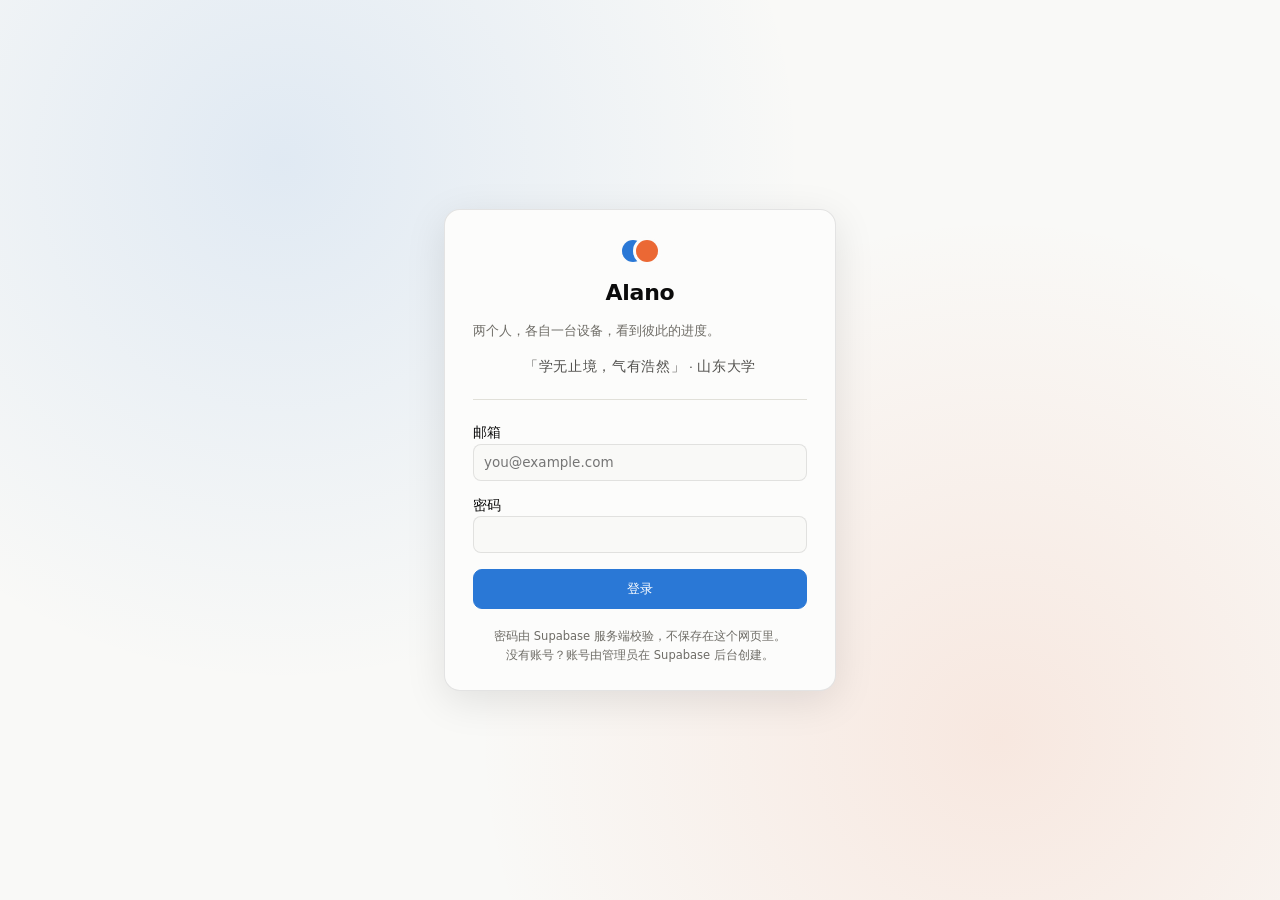
==== commit bb6c8cc5: "study: 「校训 · 摘抄」从设置页搬到主页，修掉文案里裸露的星号 这张卡原来躺在「导出 / 导入」设置页最底下，要滚一屏才露头。她的需求本来 就是「除了校训也可以自己添加书本摘抄出来的句子」——" ====
--- a/study/index.html
+++ b/study/index.html
@@ -84,6 +84,29 @@
     <div class="card">
       <h2>去做点什么</h2>
       <div class="row" id="home-entries" style="margin-top:2px"></div>
+    </div>
+
+    <!-- 校训 · 摘抄：2026-09-27 从「导出 / 导入」搬过来。
+         原来它躺在设置页最底下，要滚一屏才露头 —— 她的原话是「我没看到」。
+         需求本来就是「可以自己添加摘抄」，入口藏在设置页等于没做到。
+         整块搬过来、id 一个没动，所以 app.js 那边零改动。 -->
+    <div class="card">
+      <h2>校训 · 摘抄</h2>
+      <p class="hint" style="margin-top:0">
+        登录页和主页顶上那句就是从这里来的，随机显示一条。两个人共用这一份清单，改完两边都会变。<br>
+        学校校训、书里抄下来的句子，都放这儿 —— 第二格写出来源就行。
+        <span id="mt-warn"></span>
+      </p>
+      <div class="row tight" id="mt-form" style="margin-top:12px">
+        <input type="text" id="mt-text" class="grow" placeholder="一句话，校训或摘抄都行">
+        <input type="text" id="mt-school" style="max-width:170px" placeholder="出处：学校 / 书名 / 作者">
+        <button class="primary" id="mt-add">加上</button>
+      </div>
+      <div class="row tight" style="margin-top:10px">
+        <button id="mt-shuffle">换一条看看</button>
+        <span class="hint" id="mt-now" style="margin:0"></span>
+      </div>
+      <div id="mt-list" style="margin-top:12px"></div>
     </div>
   </section>
 
@@ -390,24 +413,6 @@
         那两个在 GitHub 那边，这里改不到。
       </p>
     </div>
-    <div class="card">
-      <h2>校训 · 摘抄</h2>
-      <p class="hint" style="margin-top:0">
-        登录页和主页随机显示一句。两个人共用这一份清单，改完两边都会变。<br>
-        学校校训、书里抄下来的句子，都放这儿 —— 第二格写出来源就行。
-        <span id="mt-warn"></span>
-      </p>
-      <div class="row tight" id="mt-form" style="margin-top:12px">
-        <input type="text" id="mt-text" class="grow" placeholder="一句话，校训或摘抄都行">
-        <input type="text" id="mt-school" style="max-width:170px" placeholder="出处：学校 / 书名 / 作者">
-        <button class="primary" id="mt-add">加上</button>
-      </div>
-      <div class="row tight" style="margin-top:10px">
-        <button id="mt-shuffle">换一条看看</button>
-        <span class="hint" id="mt-now" style="margin:0"></span>
-      </div>
-      <div id="mt-list" style="margin-top:12px"></div>
-    </div>
   </section>
 
 </div>
